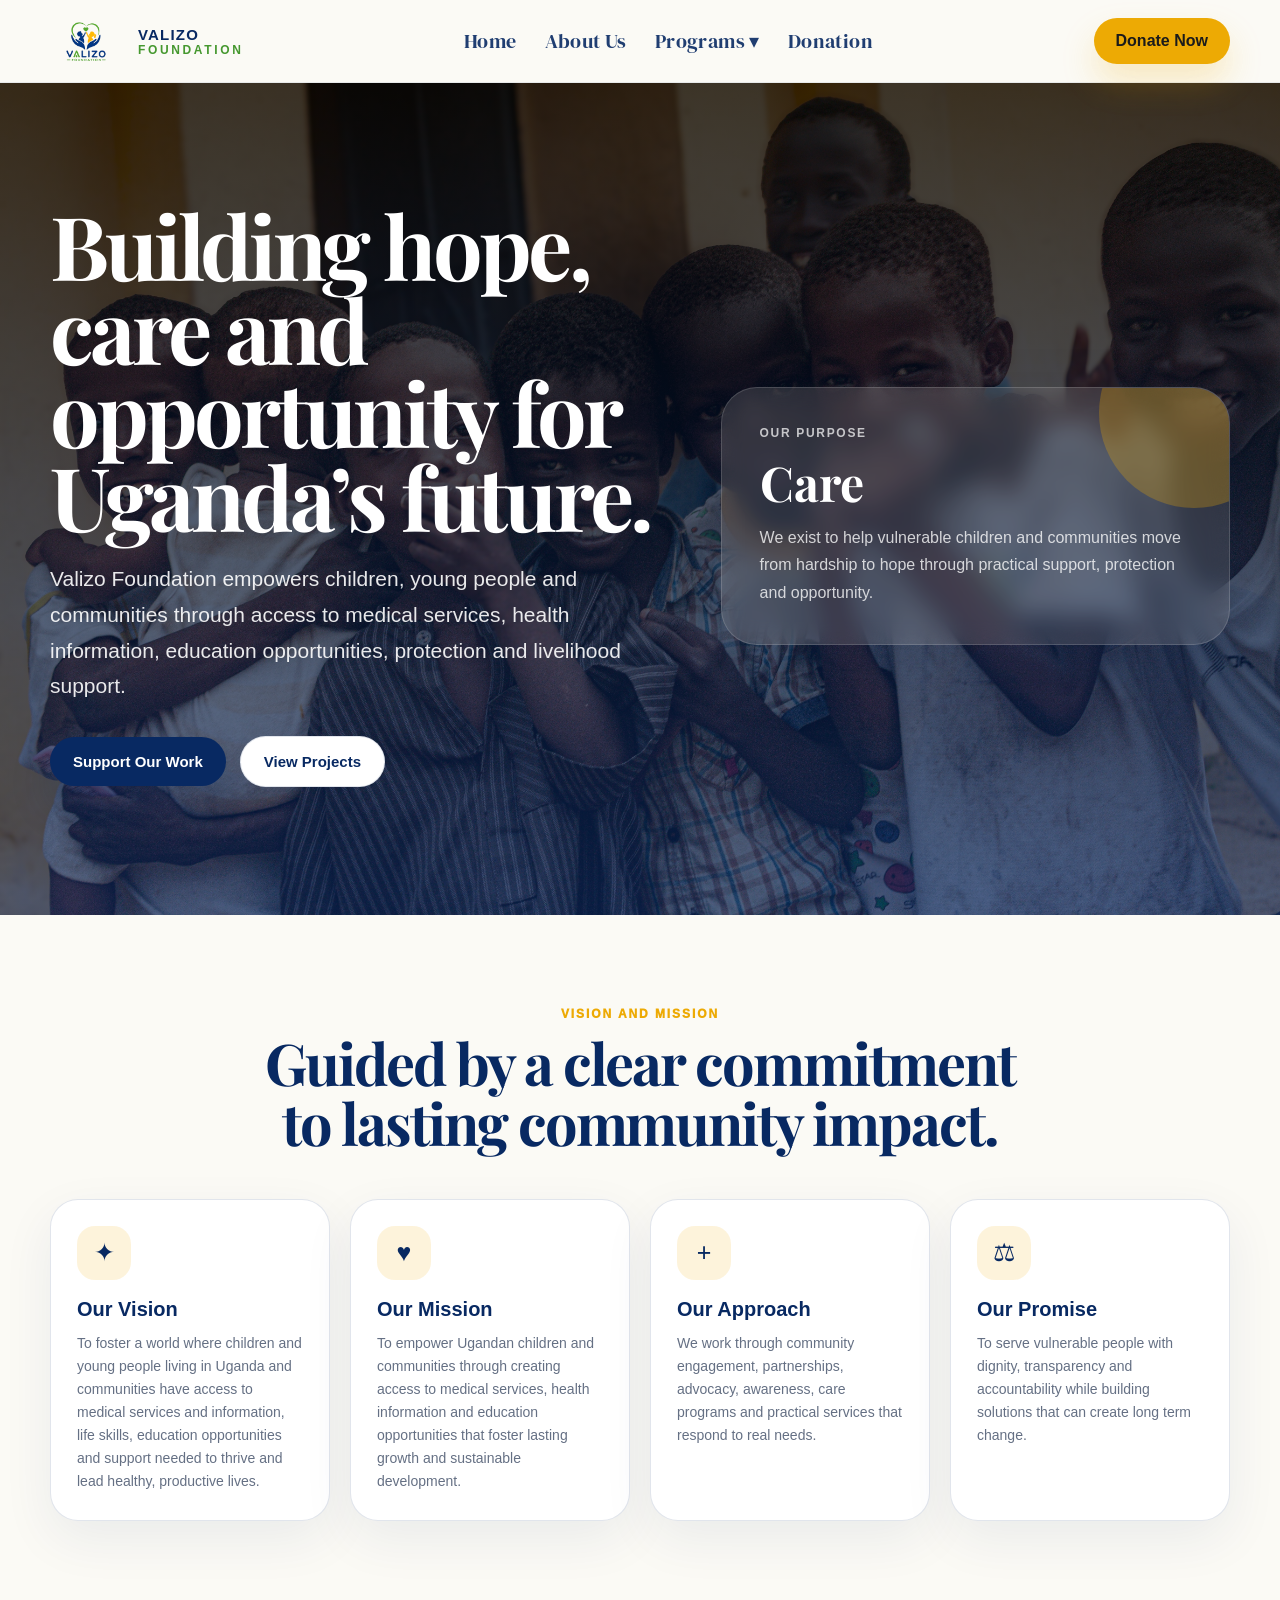
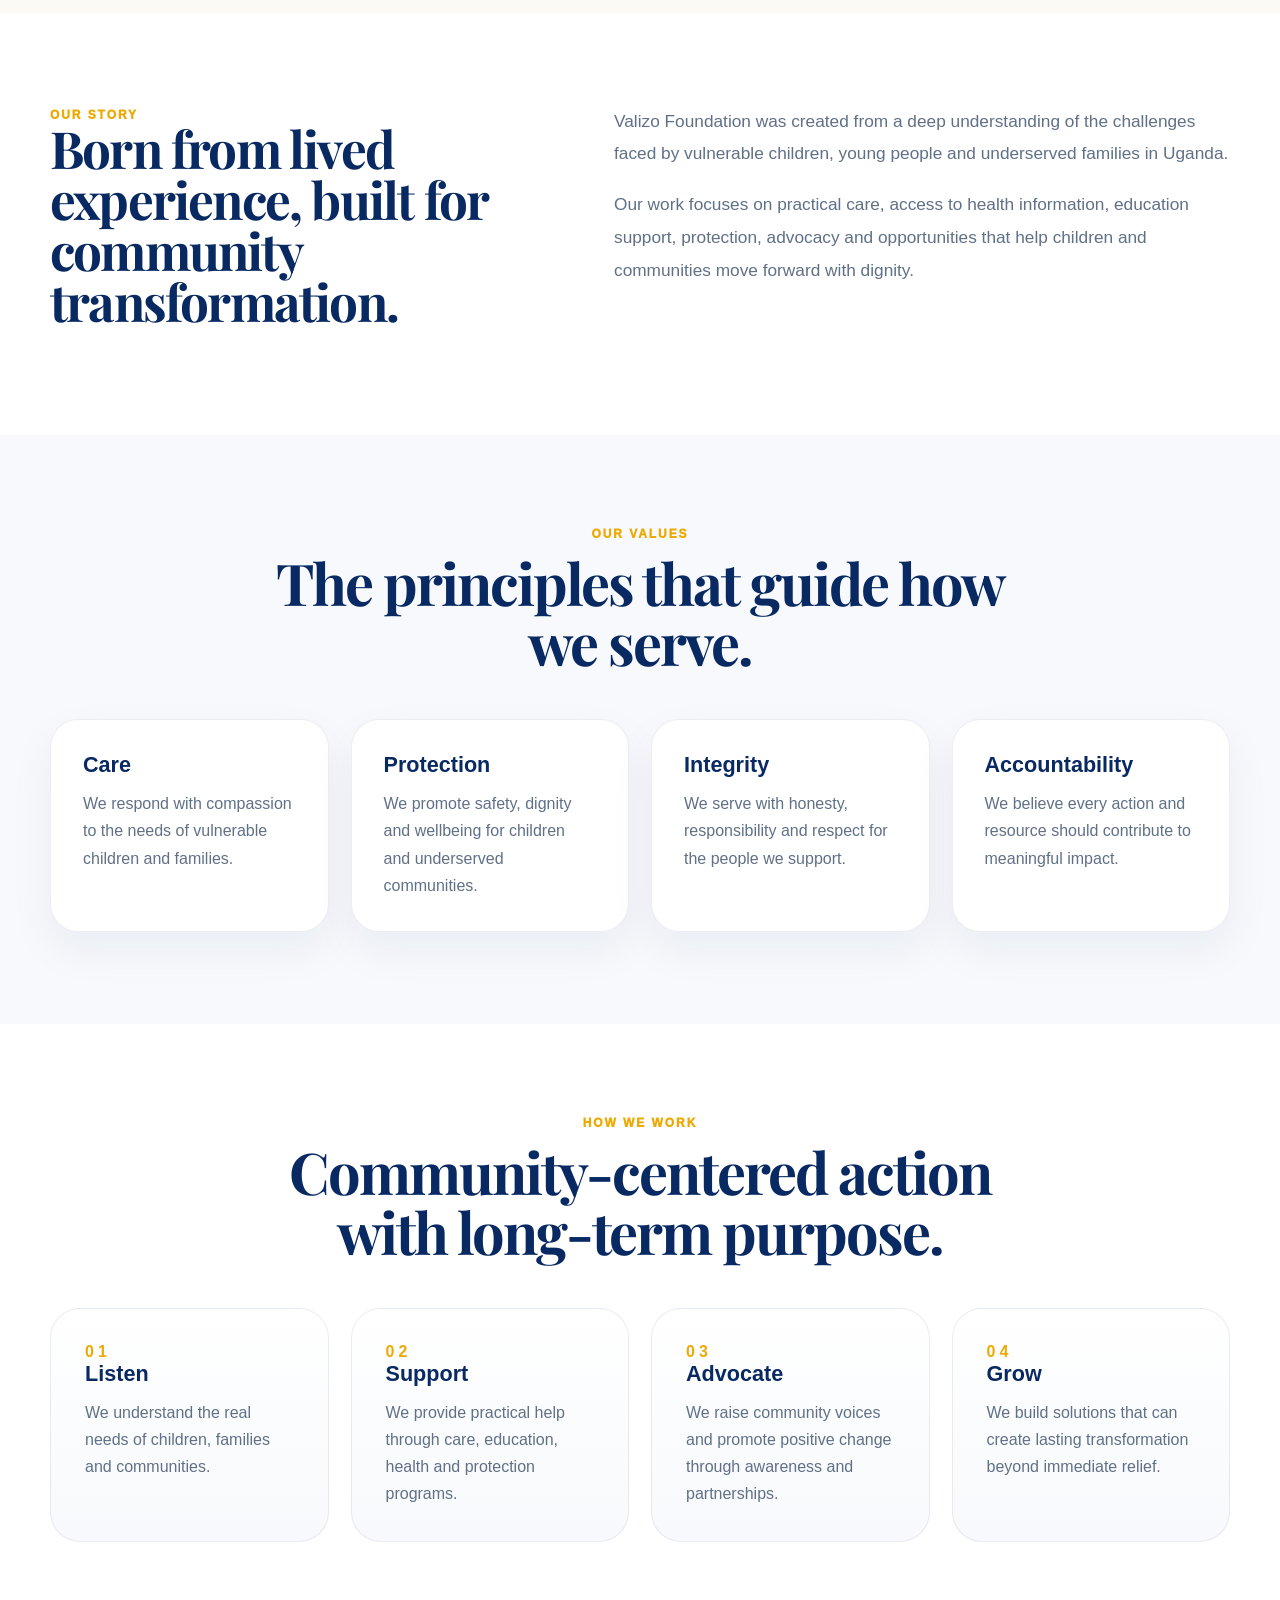
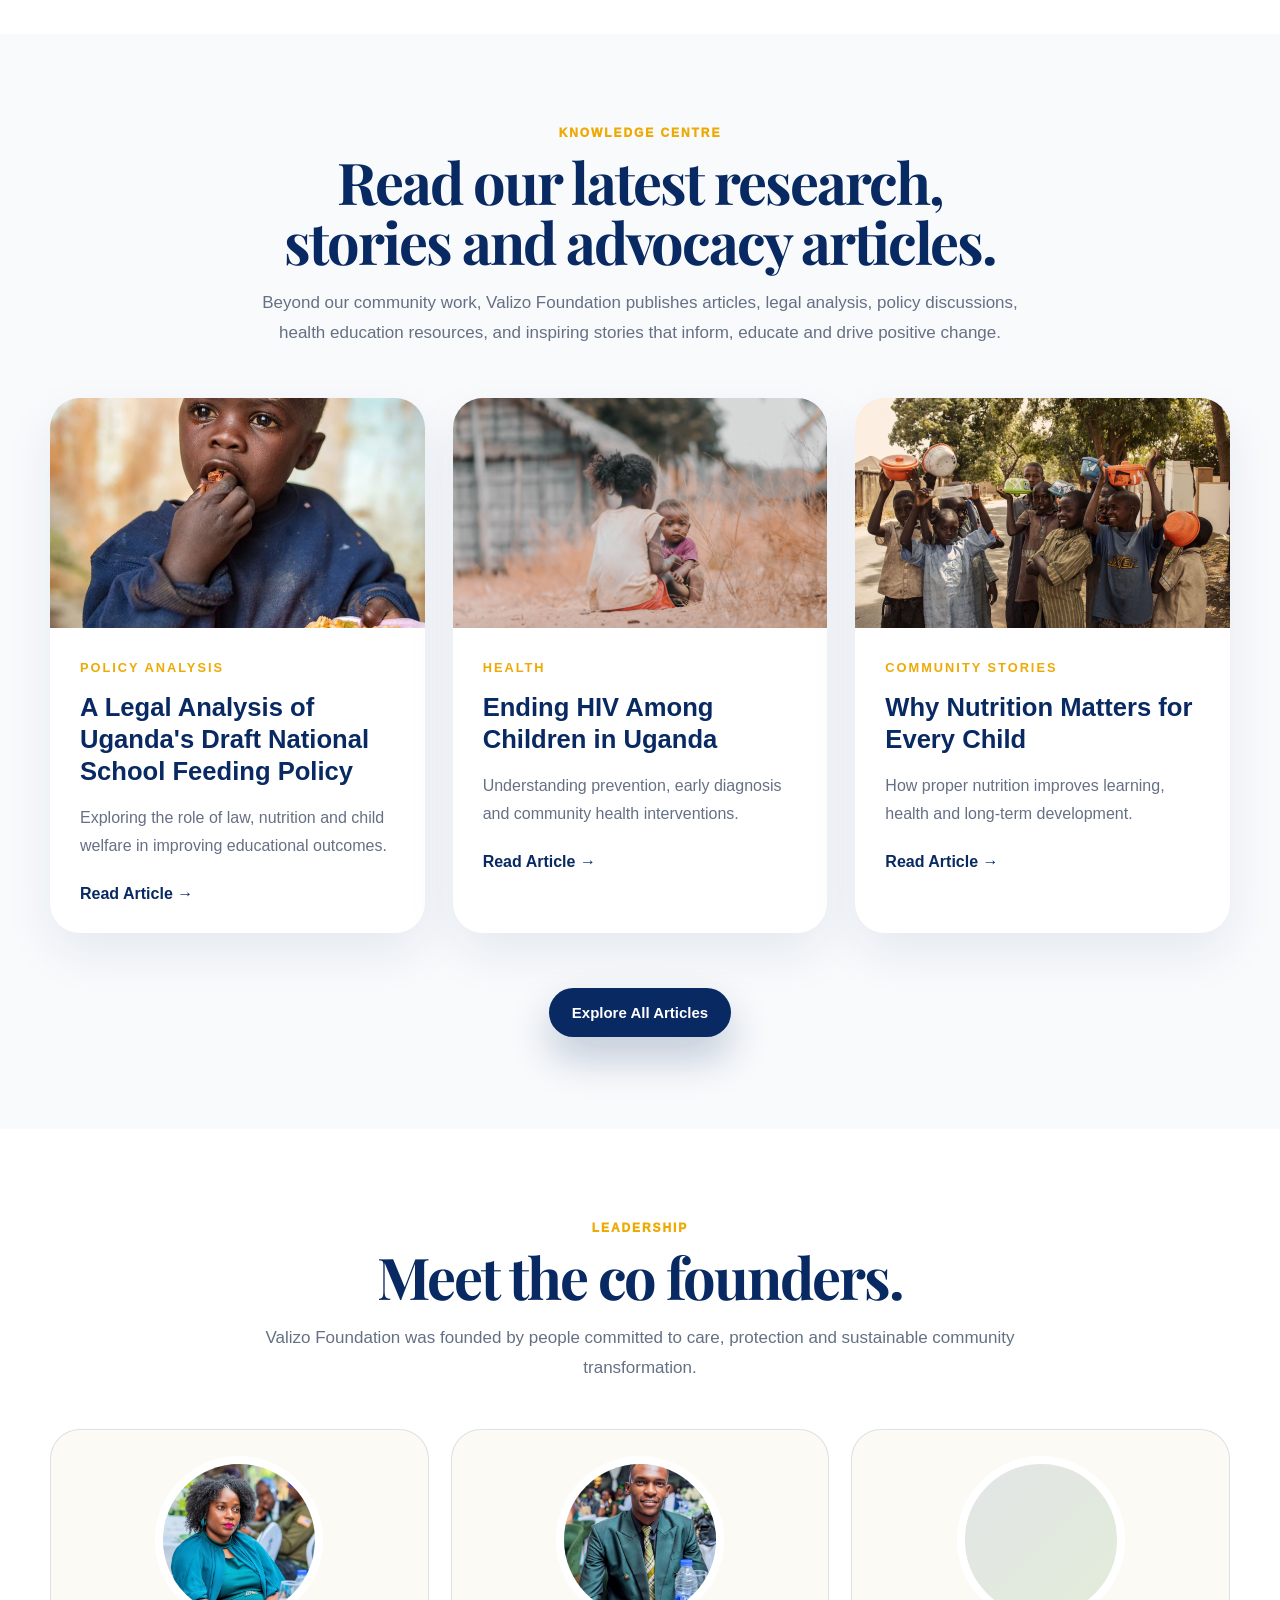
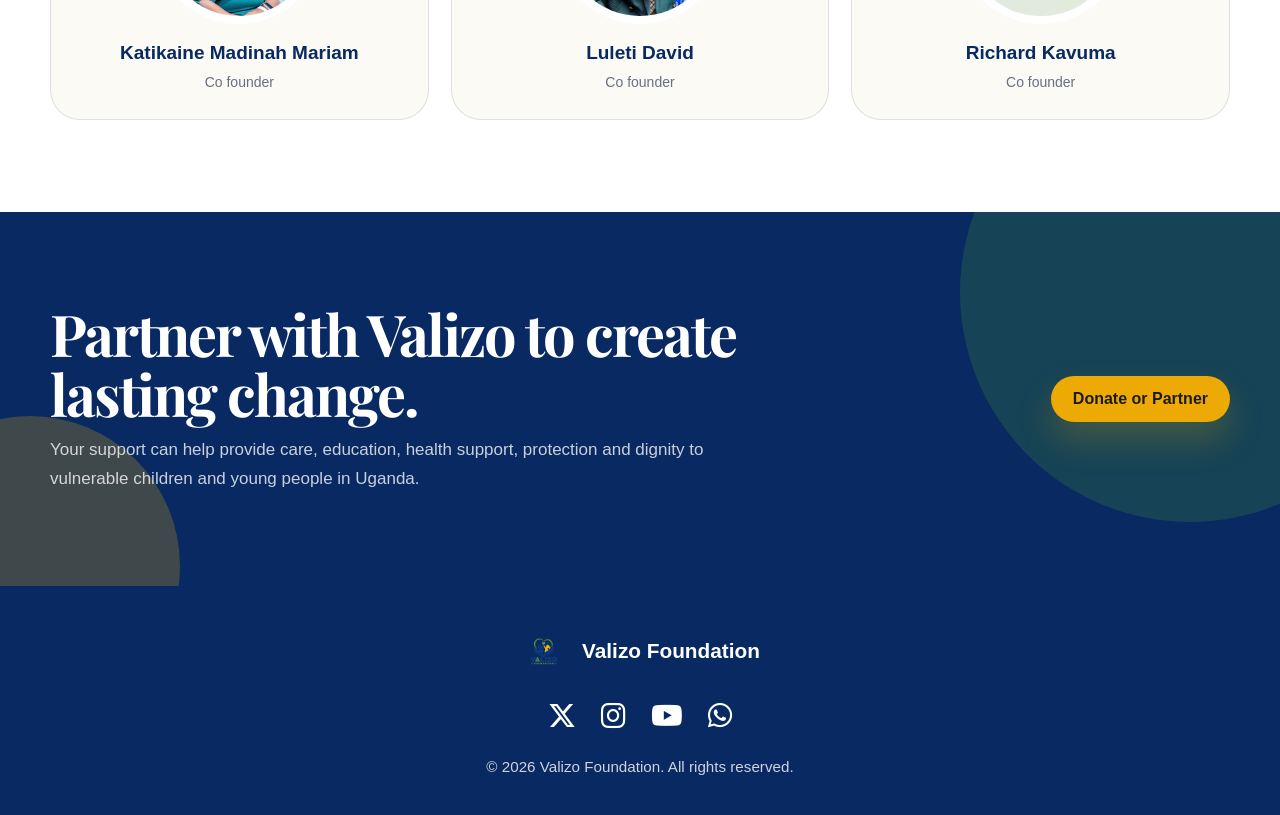
==== about.html @ 7009b563 "Upload full Valizo website" ====
<!DOCTYPE html>
<html lang="en">
<head>
  <meta charset="UTF-8" />
  <meta name="viewport" content="width=device-width, initial-scale=1.0" />

  <title>About Us | Valizo Foundation</title>
  <meta name="description" content="Learn about Valizo Foundation, a Ugandan non-profit organization empowering children, young people and communities through health, education, protection, advocacy and livelihood support." />

  <link rel="preconnect" href="https://fonts.googleapis.com">
  <link rel="preconnect" href="https://fonts.gstatic.com" crossorigin>
  <link href="https://fonts.googleapis.com/css2?family=Inter:wght@400;500;600;700;800;900&family=Playfair+Display:wght@700;800&display=swap" rel="stylesheet">
  <link href="https://fonts.googleapis.com/css2?family=Poppins:wght@300;400;500;600;700;800&family=DM+Serif+Display&display=swap" rel="stylesheet">
  <link rel="stylesheet" href="css/style.css" />
  <link rel="stylesheet" href="https://cdnjs.cloudflare.com/ajax/libs/font-awesome/6.5.0/css/all.min.css">
  <link rel="stylesheet" href="css/responsive.css" />
</head>

<body>

  <header class="topbar">
    <nav class="nav" aria-label="Main navigation">
      <a class="brand" href="index.html" aria-label="Valizo Foundation home">
        <img src="assets/valizo_logo.png" alt="Valizo Foundation logo" />
        <span class="brandText">
          <strong>Valizo</strong>
          <span>Foundation</span>
        </span>
      </a>

       <div class="links">
        <a href="index.html">Home</a>
        <a href="about.html">About Us</a>

        <div class="dropdown">
          <a href="#programs">Programs ▾</a>
          <div class="dropdown-content">
            <a href="projects.html">Projects</a>
            <a href="advocacy.html">Advocacy</a>
            <a href="blogs.html">Blogs</a>
          </div>
        </div>

        <a href="donate.html">Donation</a>
      </div>

      <a class="donateBtn" href="donate.html">Donate Now</a>

      <button class="mobileMenu" aria-label="Open menu" aria-expanded="false">☰</button>
    </nav>
  </header>

  <main>

    <section
  class="projectsHero"
  style="
    background:
      linear-gradient(
        rgba(0, 0, 0, 0.75),
        rgba(8,41,98,0.65)
      ),
      url('assets/children.jpg');
    background-size: cover;
    background-position: center;
    background-repeat: no-repeat;
    min-height: 90vh;
    display: flex;
    align-items: center;
  "
>
      <div class="container projectsHeroInner">
        <div class="projectsHeroCopy">

          <h1 style="color:white;">Building hope, care and opportunity for Uganda’s future.</h1>

          <p class="lead" style="color:rgba(255,255,255,.9);">
            Valizo Foundation empowers children, young people and communities through access to medical services, health information, education opportunities, protection and livelihood support.
          </p>

          <div class="heroActions">
           <a class="primary" href="#donation">Support Our Work</a>
            <a class="secondary" href="projects.html">View Projects</a>
          </div>
        </div>

        <div
          class="projectsHeroCard"
          style="
            background:rgba(255,255,255,0.12);
            backdrop-filter:blur(12px);
            border:1px solid rgba(255,255,255,0.15);
          "
        >
          <span>Our purpose</span>
          <strong>Care</strong>
          <p>
            We exist to help vulnerable children and communities move from hardship to hope through practical support, protection and opportunity.
          </p>
        </div>
      </div>
</section>


    <section class="section">
      <div class="container">
        <div class="sectionHead">
          <div class="label">Vision and mission</div>
          <h2>Guided by a clear commitment to lasting community impact.</h2>
        </div>

        <div class="cards">
          <article class="card">
            <div class="icon">✦</div>
            <h3>Our Vision</h3>
            <p>
              To foster a world where children and young people living in Uganda and communities have access to medical services and information, life skills, education opportunities and support needed to thrive and lead healthy, productive lives.
            </p>
          </article>

          <article class="card">
            <div class="icon">♥</div>
            <h3>Our Mission</h3>
            <p>
              To empower Ugandan children and communities through creating access to medical services, health information and education opportunities that foster lasting growth and sustainable development.
            </p>
          </article>

          <article class="card">
            <div class="icon">+</div>
            <h3>Our Approach</h3>
            <p>
              We work through community engagement, partnerships, advocacy, awareness, care programs and practical services that respond to real needs.
            </p>
          </article>

          <article class="card">
            <div class="icon">⚖</div>
            <h3>Our Promise</h3>
            <p>
              To serve vulnerable people with dignity, transparency and accountability while building solutions that can create long term change.
            </p>
          </article>
        </div>
      </div>
    </section>

   

<!-- Our Story -->
<section class="section aboutStory">
  <div class="container aboutStoryGrid">
    <div>
      <span class="label">Our Story</span>
      <h2>Born from lived experience, built for community transformation.</h2>
    </div>

    <div>
      <p>
        Valizo Foundation was created from a deep understanding of the challenges faced by vulnerable children, young people and underserved families in Uganda.
      </p>
      <p>
        Our work focuses on practical care, access to health information, education support, protection, advocacy and opportunities that help children and communities move forward with dignity.
      </p>
    </div>
  </div>
</section>

<!-- Core Values -->
<section class="section valuesSection">
  <div class="container">
    <div class="sectionHead">
      <div class="label">Our Values</div>
      <h2>The principles that guide how we serve.</h2>
    </div>

    <div class="valuesGrid">
      <article><h3>Care</h3><p>We respond with compassion to the needs of vulnerable children and families.</p></article>
      <article><h3>Protection</h3><p>We promote safety, dignity and wellbeing for children and underserved communities.</p></article>
      <article><h3>Integrity</h3><p>We serve with honesty, responsibility and respect for the people we support.</p></article>
      <article><h3>Accountability</h3><p>We believe every action and resource should contribute to meaningful impact.</p></article>
    </div>
  </div>
</section>

<!-- How We Work -->
<section class="section howWeWork">
  <div class="container">
    <div class="sectionHead">
      <div class="label">How We Work</div>
      <h2>Community-centered action with long-term purpose.</h2>
    </div>

    <div class="workSteps">
      <div><span>01</span><h3>Listen</h3><p>We understand the real needs of children, families and communities.</p></div>
      <div><span>02</span><h3>Support</h3><p>We provide practical help through care, education, health and protection programs.</p></div>
      <div><span>03</span><h3>Advocate</h3><p>We raise community voices and promote positive change through awareness and partnerships.</p></div>
      <div><span>04</span><h3>Grow</h3><p>We build solutions that can create lasting transformation beyond immediate relief.</p></div>
    </div>
  </div>
</section>





<section class="section aboutBlogs">
    <div class="container">

        <div class="sectionHead">
            <div class="label">Knowledge Centre</div>
            <h2>Read our latest research, stories and advocacy articles.</h2>

            <p>
                Beyond our community work, Valizo Foundation publishes articles,
                legal analysis, policy discussions, health education resources,
                and inspiring stories that inform, educate and drive positive change.
            </p>
        </div>

        <div class="blogPreviewGrid">

            <article class="blogPreviewCard">
                <img src="assets/children12.jpg" alt="Policy Analysis">

                <div class="blogPreviewBody">
                    <span>Policy Analysis</span>

                    <h3>
                        A Legal Analysis of Uganda's Draft National School Feeding Policy
                    </h3>

                    <p>
                        Exploring the role of law, nutrition and child welfare in improving educational outcomes.
                    </p>

                    <a href="school-feeding-policy.html">
                        Read Article →
                    </a>
                </div>
            </article>

            <article class="blogPreviewCard">
                <img src="assets/children7.jpg" alt="Health">

                <div class="blogPreviewBody">
                    <span>Health</span>

                    <h3>
                        Ending HIV Among Children in Uganda
                    </h3>

                    <p>
                        Understanding prevention, early diagnosis and community health interventions.
                    </p>

                    <a href="ending-hiv.html">
                        Read Article →
                    </a>
                </div>
            </article>

            <article class="blogPreviewCard">
                <img src="assets/children9.jpg" alt="Nutrition">

                <div class="blogPreviewBody">
                    <span>Community Stories</span>

                    <h3>
                        Why Nutrition Matters for Every Child
                    </h3>

                    <p>
                        How proper nutrition improves learning, health and long-term development.
                    </p>

                    <a href="nutrition.html">
                        Read Article →
                    </a>
                </div>
            </article>

        </div>

        <div class="blogsButton">
            <a href="blogs.html" class="primary">
                Explore All Articles
            </a>
        </div>

    </div>
</section>

    <section class="section founders">
      <div class="container">
        <div class="sectionHead">
          <div class="label">Leadership</div>
          <h2>Meet the co founders.</h2>
          <p>
            Valizo Foundation was founded by people committed to care, protection and sustainable community transformation.
          </p>
        </div>

        <div class="founderGrid">
          <article class="founder">
            <div class="founderPhoto">
              <img src="assets/projects/madinah.jfif" alt="Katikaine Madinah Mariam">
            </div>
            <h3>Katikaine Madinah Mariam</h3>
            <p>Co founder</p>
          </article>

          <article class="founder">
            <div class="founderPhoto">
              <img src="assets/projects/david.jpg" alt="Luleti David">
            </div>
            <h3>Luleti David</h3>
            <p>Co founder</p>
          </article>

          <article class="founder">
            <div class="founderPhoto" data-label="Add photo"></div>
            <h3>Richard Kavuma</h3>
            <p>Co founder</p>
          </article>
        </div>
      </div>
    </section>

    <section class="cta" id="donation">
      <div class="container ctaInner">
        <div>
          <h2>Partner with Valizo to create lasting change.</h2>
          <p>
            Your support can help provide care, education, health support, protection and dignity to vulnerable children and young people in Uganda.
          </p>
        </div>

        <a class="donateBtn" href="mailto:valizofoundationuganda@gmail.com">Donate or Partner</a>
      </div>
    </section>


 <!-- Donation Popup -->
<div class="donationModal" id="donationModal">
  <div class="donationOverlay"></div>

  <div class="donationPopup">
    <button class="closeDonation" id="closeDonation">&times;</button>

    <div class="donationSlider" id="donationSlider">

      <section class="donationStep">
        <span class="donateLabel">Step 1 of 3</span>
        <h2>Donation From</h2>
        <p>Tell us who is making this donation.</p>

        <label>Name</label>
        <input type="text" id="donorName" placeholder="Enter your full name">

        <label>Cause</label>
        <select id="donationCause">
          <option>Pay School Fees</option>
          <option>Medical Support</option>
          <option>Food Support</option>
          <option>Advocacy Campaigns</option>
          <option>Greatest Need</option>
        </select>

        <label>Amount</label>
        <input type="number" id="donationAmount" placeholder="Enter amount in UGX">

        <button class="modalNext" type="button" id="goToPayment">
          Continue
        </button>
      </section>

      <section class="donationStep">
        <span class="donateLabel">Step 2 of 3</span>
        <h2>Select Payment Mode</h2>
        <p>Choose how you would like to complete your donation.</p>

        <div class="paymentChoiceGrid">
          <button class="paymentChoice mtn" type="button" data-method="mtn">
            <span>MTN</span>
            <small>Mobile Money</small>
          </button>

          <button class="paymentChoice airtel" type="button" data-method="airtel">
            <span>Airtel</span>
            <small>Money</small>
          </button>

          <button class="paymentChoice visa" type="button" data-method="visa">
            <span>VISA</span>
            <small>Card Payment</small>
          </button>
        </div>

        <button class="modalBack" type="button" id="backToDetails">
          Back
        </button>
      </section>

      <section class="donationStep">
        <span class="donateLabel">Step 3 of 3</span>
        <h2 id="paymentTitle">Payment Details</h2>
        <p id="paymentDescription">
          Enter your payment details to continue.
        </p>

        <div class="selectedPaymentBadge" id="selectedPaymentBadge">
          MTN Mobile Money
        </div>

        <div class="mobileMoneyFields" id="mobileMoneyFields">
          <label id="phoneLabel">MTN Number</label>
          <input type="tel" id="mobileNumber" placeholder="Example: 256701777769">

          <p class="paymentNote">
            You will receive a prompt on your phone to enter your PIN.
          </p>
        </div>

        <div class="visaFields" id="visaFields">
          <label>Cardholder Name</label>
          <input type="text" placeholder="Name on card">

          <label>Card Number</label>
          <input type="text" placeholder="0000 0000 0000 0000">

          <div class="cardRow">
            <div>
              <label>Expiry Date</label>
              <input type="text" placeholder="MM/YY">
            </div>

            <div>
              <label>CVV</label>
              <input type="password" placeholder="123">
            </div>
          </div>
        </div>

        <div class="stepActions">
          <button class="modalBack" type="button" id="backToMethods">
            Back
          </button>

          <button class="submitDonation" type="button">
            Complete Donation
          </button>
        </div>
      </section>

    </div>
  </div>
</div>

<!-- Donation Popup End -->




  </main>


 <footer class="siteFooter">
    <div class="footerContent">
      <div class="footerLogo">
        <img src="assets/valizo_logo.png" alt="Valizo Foundation logo">
        <span>Valizo Foundation</span>
      </div>

      <div class="socialLinks">
        <a href="https://x.com/ValizoFoundati_" target="_blank" aria-label="Valizo Foundation on X">
          <i class="fa-brands fa-x-twitter"></i>
        </a>

        <a href="https://instagram.com/valizofoundation" target="_blank" aria-label="Valizo Foundation on Instagram">
          <i class="fa-brands fa-instagram"></i>
        </a>

        <a href="https://youtube.com/@valizofoundation" target="_blank" aria-label="Valizo Foundation on YouTube">
          <i class="fa-brands fa-youtube"></i>
        </a>

        <a href="https://wa.me/2567017777769" target="_blank" aria-label="Valizo Foundation on WhatsApp">
          <i class="fa-brands fa-whatsapp"></i>
        </a>
      </div>

      <p class="copyright">
        © <span id="year"></span> Valizo Foundation. All rights reserved.
      </p>
    </div>
  </footer>

  <script src="js/main.js"></script>

</body>
</html>
---- css/style.css ----
:root {
      --green: #46982f;
      --blue: #082962;
      --gold: #edaa04;
      --ink: #0e1e35;
      --muted: #657084;
      --soft: #f7f7f2;
      --cream: #fbfaf5;
      --white: #ffffff;
      --line: rgba(8, 41, 98, 0.12);
      --shadow: 0 24px 70px rgba(8, 41, 98, 0.12);
    }

    * { box-sizing: border-box; margin: 0; padding: 0; }
    html { scroll-behavior: smooth; }
    body {
       font-family: 'Lora', sans-serif;
      color: var(--ink);
      background: var(--cream);
      overflow-x: hidden;
      
    }

    h1,h2,h3,h4,h5,h6 {font-family: 'Cormorant Garamond', sans-serif;}
    a { color: inherit; text-decoration: none; }
    img { max-width: 100%; display: block; 
     font-weight:600;
    letter-spacing:-0.02em;
    
    }
    

    .topbar {
      position: sticky;
      top: 0;
      z-index: 50;
      background: rgba(251, 250, 245, 0.88);
      backdrop-filter: blur(18px);
      border-bottom: 1px solid rgba(8, 41, 98, 0.08);
    }

    .nav {
      width: min(1180px, calc(100% - 36px));
      margin: 0 auto;
      height: 82px;
      display: flex;
      align-items: center;
      justify-content: space-between;
      gap: 24px;
    }

    .brand { display: flex; align-items: center; gap: 12px; }
    .brand img { width: 76px; height: auto; }
    .brandText strong { display: block; color: var(--blue); font-size: 15px; letter-spacing: .08em; text-transform: uppercase; }
    .brandText span { display: block; color: var(--green); font-size: 12px; font-weight: 800; letter-spacing: .22em; text-transform: uppercase; }

   .links {
  display: flex;
  align-items: center;
  gap: 28px;
  color: var(--blue);
}

.links a,
.dropdown > a {
  font-family: "DM Serif Display", serif;
  font-size: 20px;
  font-weight: 400;
  letter-spacing: .02em;
  opacity: .9;
  transition: .3s ease;
}

.links a:hover,
.dropdown > a:hover {
  color: var(--green);
  opacity: 1;
}

/* Dropdown */
.dropdown {
  position: relative;
}

.dropdown > a {
  display: flex;
  align-items: center;
  gap: 6px;
}

.dropdown-content {
  position: absolute;
  top: calc(100% + 12px);
  left: 0;
  min-width: 200px;
  background: white;
  border: 1px solid var(--line);
  border-radius: 18px;
  padding: 10px 0;
  box-shadow: 0 18px 52px rgba(8, 41, 98, .10);
  opacity: 0;
  visibility: hidden;
  transform: translateY(8px);
  transition: all .25s ease;
  z-index: 1000;
}

.dropdown-content a {
  display: block;
  padding: 12px 18px;
  color: var(--blue);
  font-size: 14px;
  font-weight: 700;
}

.dropdown-content a:hover {
  background: rgba(70, 152, 47, .08);
  color: var(--green);
}

.dropdown:hover .dropdown-content {
  opacity: 1;
  visibility: visible;
  transform: translateY(0);
}

    .donateBtn {
      display: inline-flex;
      align-items: center;
      justify-content: center;
      border-radius: 999px;
      padding: 14px 22px;
      background: var(--gold);
      color: #1b1b1b;
      font-weight: 900;
      box-shadow: 0 18px 34px rgba(237, 170, 4, .22);
    }

    .mobileMenu { display: none; width: 44px; height: 44px; border-radius: 999px; border: 1px solid var(--line); background: white; color: var(--blue); font-size: 22px; }

    .hero {
      position: relative;
      overflow: hidden;
      min-height: calc(100vh - 82px);
      display: grid;
      align-items: center;
      padding: 70px 0 80px;
    }

    .hero::before {
      content: "";
      position: absolute;
      inset: 0;
      background:
        radial-gradient(circle at 16% 20%, rgba(70, 152, 47, .14), transparent 26rem),
        radial-gradient(circle at 87% 22%, rgba(237, 170, 4, .18), transparent 24rem),
        radial-gradient(circle at 70% 86%, rgba(8, 41, 98, .10), transparent 30rem);
      pointer-events: none;
    }

    .heroInner {
      position: relative;
      width: min(1180px, calc(100% - 36px));
      margin: 0 auto;
      display: grid;
      grid-template-columns: 1.02fr .98fr;
      align-items: center;
      gap: 54px;
    }

    .eyebrow {
      display: inline-flex;
      align-items: center;
      gap: 10px;
      padding: 10px 14px;
      background: rgba(70, 152, 47, .12);
      border: 1px solid rgba(70, 152, 47, .16);
      border-radius: 999px;
      color: var(--green);
      font-size: 12px;
      font-weight: 900;
      letter-spacing: .12em;
      text-transform: uppercase;
      margin-bottom: 24px;
    }

    .eyebrow::before { content: ""; width: 9px; height: 9px; border-radius: 50%; background: var(--green); box-shadow: 0 0 0 7px rgba(70, 152, 47, .14); }

    h1 {
      font-family: "Playfair Display", Georgia, serif;
      font-size: clamp(48px, 7vw, 92px);
      line-height: .94;
      color: var(--blue);
      letter-spacing: -.045em;
      margin-bottom: 26px;
    }

    h1 span { color: var(--green); }

    .lead {max-width: 650px; color: var(--muted); font-size: clamp(17px, 2vw, 21px); line-height: 1.7; margin-bottom: 32px; }

    .heroActions { display: flex; flex-wrap: wrap; gap: 14px; align-items: center; margin-bottom: 42px; }
    .primary, .secondary { border-radius: 999px; padding: 16px 23px; font-size: 15px; font-weight: 900; display: inline-flex; align-items: center; justify-content: center; }
    .primary { background: var(--blue); color: white; box-shadow: 0 20px 42px rgba(8, 41, 98, .24); }
    .secondary { background: white; color: var(--blue); border: 1px solid var(--line); }

    .quickStats { display: grid; grid-template-columns: repeat(3, 1fr); gap: 14px; max-width: 680px; }
    .stat { background: rgba(255,255,255,.78); border: 1px solid var(--line); border-radius: 22px; padding: 20px; box-shadow: 0 18px 48px rgba(8, 41, 98, .07); }
    .stat strong { display: block; font-size: 25px; color: var(--gold); margin-bottom: 8px; }
    .stat span { color: var(--muted); font-size: 13px; line-height: 1.45; font-weight: 700; }

    .visual {
      position: relative;
      min-height: 620px;
      display: grid;
      place-items: center;
    }

    .ugandaShape {
      position: absolute;
      width: min(520px, 92%);
      aspect-ratio: 1;
      right: 0;
      top: 18px;
      opacity: .96;
      filter: drop-shadow(0 34px 50px rgba(8, 41, 98, .10));
    }

    .photoMain {
      position: relative;
      z-index: 2;
      width: min(390px, 78%);
      aspect-ratio: 1;
      border-radius: 50%;
      border: 12px solid white;
      background: linear-gradient(135deg, rgba(8, 41, 98, .10), rgba(70, 152, 47, .14));
      display: grid;
      place-items: center;
      text-align: center;
      color: var(--blue);
      font-weight: 900;
      box-shadow: var(--shadow);
      overflow: hidden;
    }

    .photoMain::after, .photoSmall::after, .founderPhoto::after, .storyPhoto::after, .campaignPhoto::after {
      content: attr(data-label);
      position: absolute;
      inset: 0;
      display: grid;
      place-items: center;
      padding: 20px;
      color: rgba(8, 41, 98, .72);
      font-weight: 900;
      text-align: center;
      background:
        linear-gradient(135deg, rgba(255,255,255,.50), rgba(255,255,255,.12));
    }

    .photoSmall {
      position: absolute;
      z-index: 3;
      border-radius: 50%;
      border: 8px solid white;
      background: rgba(237, 170, 4, .15);
      box-shadow: 0 18px 46px rgba(8, 41, 98, .14);
      overflow: hidden;
    }
    .photoSmall.one { width: 132px; height: 132px; left: 32px; top: 128px; }
    .photoSmall.two { width: 118px; height: 118px; right: 22px; bottom: 120px; }
    .photoSmall.three { width: 92px; height: 92px; left: 118px; bottom: 70px; background: rgba(70, 152, 47, .14); }

    .floatingCard {
      position: absolute;
      z-index: 4;
      left: 6px;
      bottom: 18px;
      width: min(310px, 82%);
      background: var(--blue);
      color: white;
      border-radius: 26px;
      padding: 22px;
      box-shadow: 0 26px 62px rgba(8, 41, 98, .26);
    }
    .floatingCard small { display: block; color: rgba(255,255,255,.74); font-weight: 900; text-transform: uppercase; letter-spacing: .12em; margin-bottom: 9px; font-size: 11px; }
    .floatingCard p { font-size: 19px; line-height: 1.35; font-weight: 900; }

    .section { padding: 92px 0; }
    .container { width: min(1180px, calc(100% - 36px)); margin: 0 auto; }
    .sectionHead { text-align: center; max-width: 780px; margin: 0 auto 46px; }
    .label { color: var(--gold); font-size: 12px; letter-spacing: .16em; text-transform: uppercase; font-weight: 950; margin-bottom: 12px; }
    h2 { font-family: "Playfair Display", Georgia, serif; color: var(--blue); font-size: clamp(34px, 4.5vw, 58px); line-height: 1.04; letter-spacing: -.035em; margin-bottom: 16px; }
    .sectionHead p { color: var(--muted); font-size: 17px; line-height: 1.75; }

    .cards { display: grid; grid-template-columns: repeat(4, 1fr); gap: 20px; }
    .card { background: white; border: 1px solid var(--line); border-radius: 28px; padding: 26px; box-shadow: 0 18px 52px rgba(8, 41, 98, .07); transition: transform .25s ease, box-shadow .25s ease; }
    .card:hover { transform: translateY(-5px); box-shadow: var(--shadow); }
    .icon { width: 54px; height: 54px; border-radius: 18px; display: grid; place-items: center; background: rgba(237, 170, 4, .14); color: var(--blue); font-size: 25px; margin-bottom: 18px; }
    .card h3 { color: var(--blue); font-size: 20px; margin-bottom: 11px; }
    .card p { color: var(--muted); line-height: 1.65; font-size: 14px; }

    .story { background: white; }
    .storyGrid { display: grid; grid-template-columns: .92fr 1.08fr; gap: 58px; align-items: center; }
    .storyMedia { position: relative; min-height: 450px; }
    .storyPhoto { position: absolute; border-radius: 42px; background: linear-gradient(135deg, rgba(8, 41, 98, .08), rgba(70, 152, 47, .14)); overflow: hidden; box-shadow: var(--shadow); border: 10px solid white; }
    .storyPhoto.big { width: 76%; aspect-ratio: .86; left: 0; top: 0; }
    .storyPhoto.small { width: 44%; aspect-ratio: 1; right: 0; bottom: 0; border-radius: 50%; background: rgba(237, 170, 4, .15); }
    .storyText .label { margin-bottom: 16px; }
    .storyPhoto::after {display: none;}
    .storyText p { color: var(--muted); font-size: 17px; line-height: 1.8; margin-bottom: 18px; }
    .quote { margin-top: 28px; padding: 24px; border-left: 5px solid var(--green); background: var(--soft); border-radius: 0 24px 24px 0; color: var(--blue); font-weight: 900; line-height: 1.55; }

    .campaigns { background: var(--cream); }
    .campaignGrid { display: grid; grid-template-columns: repeat(4, 1fr); gap: 22px; }
    .campaign { overflow: hidden; border-radius: 30px; background: white; border: 1px solid var(--line); box-shadow: 0 18px 52px rgba(8, 41, 98, .07); }
    .campaignPhoto { position: relative; height: 210px; background: linear-gradient(135deg, rgba(8, 41, 98, .10), rgba(237, 170, 4, .14)); overflow: hidden; }
    .campaignBody { padding: 24px; }
    .campaignBody h3 { color: var(--blue); font-size: 21px; margin-bottom: 10px; }
    .campaignBody p { color: var(--muted); line-height: 1.65; font-size: 14px; margin-bottom: 18px; }
    .learn { color: var(--green); font-weight: 950; font-size: 14px; }

    .founders { background: rgba(255, 255, 255, 0.988); }
    .founderGrid { display: grid; grid-template-columns: repeat(3, 1fr); gap: 22px; }
    .founder { text-align: center; padding: 26px; border-radius: 30px; background: var(--cream); border: 1px solid var(--line); }
    .founderPhoto { position: relative; width: 168px; aspect-ratio: 1; border-radius: 50%; margin: 0 auto 18px; background: linear-gradient(135deg, rgba(8, 41, 98, .10), rgba(70, 152, 47, .14)); overflow: hidden; border: 8px solid white; }
    .founder h3 { color: var(--blue); font-size: 19px; margin-bottom: 7px; }
    .founder p { color: var(--muted); line-height: 1.6; font-size: 14px; }
    .founderPhoto::after {display: none;}
    .founderPhoto img {width: 100%;height: 100%; object-fit: cover;}

   

    .cta { padding: 92px 0; background: var(--blue); color: white; position: relative; overflow: hidden; }
    .cta::before { content: ""; position: absolute; width: 460px; height: 460px; border-radius: 50%; background: rgba(70, 152, 47, .24); right: -140px; top: -150px; }
    .cta::after { content: ""; position: absolute; width: 300px; height: 300px; border-radius: 50%; background: rgba(237, 170, 4, .24); left: -120px; bottom: -130px; }
    .ctaInner { position: relative; z-index: 1; display: grid; grid-template-columns: 1fr auto; gap: 30px; align-items: center; }
    .cta h2 { color: white; max-width: 760px; margin-bottom: 12px; }
    .cta p { color: rgba(255,255,255,.78); font-size: 17px; line-height: 1.7; max-width: 680px; }
    .cta .donateBtn { background: var(--gold); color: #1b1b1b; }

    footer { background: #061d46; color: rgba(255,255,255,.74); padding: 42px 0; }
    .footerInner { width: min(1180px, calc(100% - 36px)); margin: 0 auto; display: flex; justify-content: space-between; gap: 20px; align-items: center; }
    .footerBrand { display: flex; align-items: center; gap: 12px; color: white; font-weight: 900; }
    .footerBrand img { width: 58px; border-radius: 12px; }

/* Projects page */
.projectsHero {
  position: relative;
  overflow: hidden;
  padding: 120px 0 86px;
  background:
    radial-gradient(circle at 14% 22%, rgba(70, 152, 47, .16), transparent 28rem),
    radial-gradient(circle at 86% 18%, rgba(237, 170, 4, .17), transparent 26rem),
    var(--cream);
}

.projectsHero::after {
  content: "";
  position: absolute;
  right: -140px;
  bottom: -180px;
  width: 520px;
  height: 520px;
  border-radius: 50%;
  background: rgba(8, 41, 98, .07);
}

.projectsHeroInner {
  position: relative;
  z-index: 1;
  display: grid;
  grid-template-columns: 1.1fr .9fr;
  gap: 48px;
  align-items: center;
}

.projectsHeroCopy h1 {
  font-family: "Playfair Display", Georgia, serif;
  font-size: clamp(48px, 7vw, 88px);
  line-height: .95;
  color: var(--blue);
  letter-spacing: -.045em;
  margin-bottom: 24px;
}

.projectsHeroCard {
  border-radius: 36px;
  padding: 38px;
  background: var(--blue);
  color: white;
  box-shadow: var(--shadow);
  position: relative;
  overflow: hidden;
}

.projectsHeroCard::before {
  content: "";
  position: absolute;
  width: 190px;
  height: 190px;
  right: -60px;
  top: -70px;
  border-radius: 50%;
  background: rgba(237, 170, 4, .28);
}

.projectsHeroCard span {
  display: block;
  color: rgba(255,255,255,.72);
  font-weight: 900;
  text-transform: uppercase;
  letter-spacing: .14em;
  font-size: 12px;
  margin-bottom: 18px;
}

.projectsHeroCard strong {
  display: block;
  font-family: "Playfair Display", Georgia, serif;
  font-size: 48px;
  line-height: 1;
  margin-bottom: 18px;
}

.projectsHeroCard p {
  color: rgba(255,255,255,.78);
  font-size: 16px;
  line-height: 1.7;
}

.projectFeature {
  display: grid;
  grid-template-columns: 1.05fr .95fr;
  gap: 46px;
  align-items: center;
}

.projectImage {
  border-radius: 34px;
  overflow: hidden;
  min-height: 450px;
  box-shadow: var(--shadow);
  border: 10px solid white;
  background: var(--soft);
}

.projectImage img {
  width: 100%;
  height: 100%;
  min-height: 450px;
  object-fit: cover;
  display: block;
}

.projectContent h2 {
  text-align: left;
}

.projectIntro {
  color: var(--muted);
  font-size: 18px;
  line-height: 1.75;
  margin-bottom: 24px;
}

.projectContent p {
  color: var(--muted);
  font-size: 16px;
  line-height: 1.75;
  margin-bottom: 24px;
}

.projectMeta {
  display: grid;
  grid-template-columns: repeat(3, 1fr);
  gap: 12px;
  margin: 26px 0;
}

.projectMeta div {
  border-radius: 20px;
  padding: 18px;
  border: 1px solid var(--line);
  background: var(--cream);
}

.projectMeta strong {
  display: block;
  color: var(--gold);
  font-size: 12px;
  text-transform: uppercase;
  letter-spacing: .12em;
  margin-bottom: 8px;
}

.projectMeta span {
  display: block;
  color: var(--blue);
  font-size: 14px;
  line-height: 1.4;
  font-weight: 900;
}

.projectListSection {
  background: var(--cream);
}

.projectGrid {
  display: grid;
  grid-template-columns: repeat(3, 1fr);
  gap: 22px;
}

.projectCard {
  background: white;
  border: 1px solid var(--line);
  border-radius: 30px;
  overflow: hidden;
  box-shadow: 0 18px 52px rgba(8, 41, 98, .07);
}

.projectPlaceholder {
  height: 230px;
  position: relative;
  background: linear-gradient(135deg, rgba(8, 41, 98, .10), rgba(70, 152, 47, .14));
  overflow: hidden;
}

.projectPlaceholder::after {
  content: attr(data-label);
  position: absolute;
  inset: 0;
  display: grid;
  place-items: center;
  padding: 20px;
  color: rgba(8, 41, 98, .72);
  font-weight: 900;
  text-align: center;
}

.projectPlaceholder img,
.projectCard img,
.photoMain img,
.photoSmall img,
.storyPhoto img,
.campaignPhoto img,
.campaignImage img {
  width: 100%;
  height: 100%;
  object-fit: cover;
}

.projectCardBody {
  padding: 24px;
}

.projectCardBody span {
  color: var(--gold);
  font-size: 12px;
  text-transform: uppercase;
  letter-spacing: .14em;
  font-weight: 950;
}

.projectCardBody h3 {
  color: var(--blue);
  font-size: 22px;
  margin: 10px 0;
}

.projectCardBody p {
  color: var(--muted);
  font-size: 14px;
  line-height: 1.65;
}

.collaborationProcess {
  background: white;
}

.processGrid {
  display: grid;
  grid-template-columns: repeat(4, 1fr);
  gap: 18px;
}

.processGrid article {
  border-radius: 26px;
  border: 1px solid var(--line);
  background: var(--cream);
  padding: 24px;
}

.processGrid strong {
  color: var(--green);
  font-size: 30px;
  display: block;
  margin-bottom: 18px;
}

.processGrid h3 {
  color: var(--blue);
  font-size: 20px;
  margin-bottom: 10px;
}

.processGrid p {
  color: var(--muted);
  font-size: 14px;
  line-height: 1.65;
}



.heroHome {
  background:
    linear-gradient(
      rgba(0, 0, 0, 0.75),
      rgba(8, 41, 98, 0.65)
    ),
    url("../assets/children3.jpg");
  background-size: cover;
  background-position: center center;
  background-repeat: no-repeat;
}

.heroLight {
  color: white;
}

.heroEyebrow {
  background: rgba(255, 255, 255, .12);
  color: white;
  border: 1px solid rgba(255, 255, 255, .2);
}

.heroTitle {
  color: white;
}

.heroTitle span {
  color: #edab04f4;
}

.heroLead {
  color: rgba(255, 255, 255, .92);
}

/* Campaign image wrapper */
.campaignImage {
  height: 210px;
  overflow: hidden;
}

.campaignImage img {
  width: 100%;
  height: 100%;
  object-fit: cover;
}

/* Founder placeholder */
.founderPlaceholder {
  background:
    linear-gradient(135deg, rgba(8, 41, 98, .10), rgba(70, 152, 47, .14)),
    var(--soft);
}

/* YouTube section moved from inline HTML */
.youtubeSection {
  padding: 80px 20px;
  background: #fff;
}

.youtubeInner {
  max-width: 1100px;
  margin: 0 auto;
  text-align: center;
}

.youtubeBadge {
  display: inline-block;
  padding: 8px 16px;
  border-radius: 30px;
  background: #f5f5f5;
  color: var(--blue);
  font-weight: 600;
}

.youtubeSection h2 {
  margin: 20px 0 15px;
  font-size: 2.5rem;
  color: var(--blue);
}

.youtubeSection p {
  max-width: 700px;
  margin: 0 auto 40px;
  color: #666;
  line-height: 1.7;
}

.videoWrapper {
  position: relative;
  padding-bottom: 56.25%;
  height: 0;
  overflow: hidden;
  border-radius: 24px;
  box-shadow: 0 15px 40px rgba(0, 0, 0, .12);
}

.videoWrapper iframe {
  position: absolute;
  top: 0;
  left: 0;
  width: 100%;
  height: 100%;
  border: 0;
}

/* Footer moved from inline HTML */
.siteFooter {
  background: var(--blue);
  padding: 40px 20px;
  text-align: center;
  color: white;
}

.footerContent {
  display: flex;
  flex-direction: column;
  align-items: center;
  gap: 15px;
}

.footerLogo {
  display: flex;
  align-items: center;
  gap: 12px;
}

.footerLogo img {
  height: 50px;
  width: auto;
}

.footerLogo span {
  font-size: 1.3rem;
  font-weight: 700;
}

.socialLinks {
  display: flex;
  justify-content: center;
  gap: 25px;
  margin: 10px 0;
}

.socialLinks a {
  color: white;
  font-size: 28px;
  text-decoration: none;
  transition: .25s ease;
}

.socialLinks a:hover {
  color: var(--gold);
  transform: translateY(-3px);
}

.copyright {
  margin: 0;
  font-size: .95rem;
  color: rgba(255, 255, 255, .8);
}

/* DONATION MODAL — MODERN IPHONE STYLE */

.donationModal {
  position: fixed;
  inset: 0;
  z-index: 9999;
  display: none;
  align-items: center;
  justify-content: center;
  padding: 18px;
}

.donationModal.active {
  display: flex;
}

.donationOverlay {
  position: absolute;
  inset: 0;
  background: rgba(8, 41, 98, .38);
  backdrop-filter: blur(18px);
}

.donationPopup {
  position: relative;
  z-index: 2;
  width: min(430px, 100%);
  max-height: 88vh;
  overflow: hidden;
  border-radius: 34px;
  background: rgba(255, 255, 255, .88);
  backdrop-filter: blur(34px);
  border: 1px solid rgba(255,255,255,.65);
  box-shadow: 0 30px 90px rgba(8,41,98,.22);
}

.closeDonation {
  position: absolute;
  top: 14px;
  right: 14px;
  z-index: 20;
  width: 34px;
  height: 34px;
  border: none;
  border-radius: 50%;
  background: rgba(8,41,98,.08);
  color: var(--blue);
  font-size: 22px;
  cursor: pointer;
}

.donationSlider {
  display: flex;
  width: 300%;
  transition: transform .5s cubic-bezier(.22, 1, .36, 1);
}

.donationStep {
  width: 100%;
  padding: 38px 26px 28px;
  min-height: auto;
  text-align: center;
}

.donationStep .donateLabel {
  margin-bottom: 14px;
}

.donationStep h2 {
  color: var(--blue);
  font-size: 34px;
  line-height: 1.05;
  margin-bottom: 10px;
}

.donationStep p {
  max-width: 320px;
  margin: 0 auto 22px;
  color: var(--muted);
  font-size: 14px;
  line-height: 1.6;
}

.donationStep label {
  display: block;
  text-align: left;
  color: var(--blue);
  font-size: 13px;
  font-weight: 700;
  margin: 0 0 7px;
}

.donationStep input,
.donationStep select {
  width: 100%;
  height: 48px;
  padding: 0 15px;
  border-radius: 16px;
  border: 1px solid rgba(8,41,98,.12);
  background: rgba(255,255,255,.78);
  margin-bottom: 14px;
  outline: none;
  font-family: inherit;
  font-size: 14px;
}

.modalNext,
.submitDonation,
.modalBack {
  width: 100%;
  height: 50px;
  border-radius: 999px;
  font-weight: 800;
  font-size: 14px;
  cursor: pointer;
}

.modalNext,
.submitDonation {
  border: none;
  background: var(--blue);
  color: white;
}

.modalBack {
  border: 1px solid rgba(8,41,98,.12);
  background: rgba(255,255,255,.75);
  color: var(--blue);
}

.paymentChoiceGrid {
  display: grid;
  grid-template-columns: 1fr;
  gap: 12px;
  margin: 20px 0 18px;
}

.paymentChoice {
  height: 74px;
  border-radius: 22px;
  border: 1px solid rgba(8,41,98,.10);
  background: rgba(255,255,255,.76);
  cursor: pointer;
  display: flex;
  align-items: center;
  justify-content: center;
  gap: 14px;
  transition: .25s ease;
}

.paymentChoice:hover {
  transform: translateY(-2px);
  box-shadow: 0 12px 30px rgba(8,41,98,.10);
}

.paymentChoice span {
  font-size: 24px;
  font-weight: 900;
}

.paymentChoice small {
  color: var(--muted);
  font-size: 13px;
  font-weight: 700;
}

.paymentChoice.mtn span {
  color: #ffcc00;
}

.paymentChoice.airtel span {
  color: #e40000;
}

.paymentChoice.visa span {
  color: #1434cb;
}

.selectedPaymentBadge {
  display: inline-flex;
  justify-content: center;
  align-items: center;
  min-height: 38px;
  padding: 9px 16px;
  border-radius: 999px;
  background: rgba(237,170,4,.16);
  color: var(--blue);
  font-size: 13px;
  font-weight: 800;
  margin-bottom: 18px;
}

.mobileMoneyFields,
.visaFields {
  text-align: left;
}

.visaFields {
  display: none;
}

.cardRow {
  display: grid;
  grid-template-columns: 1fr 1fr;
  gap: 12px;
}

.paymentNote {
  padding: 14px;
  border-radius: 18px;
  background: rgba(70,152,47,.09);
  color: var(--green) !important;
  font-size: 13px !important;
  font-weight: 700;
  margin: 4px 0 16px !important;
  text-align: center;
}

.stepActions {
  display: grid;
  grid-template-columns: 1fr;
  gap: 10px;
}


.programsClean {
  background: #fbfaf6;
  padding: 90px 0;
}

.programsHead {
  text-align: center;
  max-width: 920px;
  margin: 0 auto 42px;
}

.programsHead h2 {
  font-size: clamp(42px, 6vw, 78px);
  line-height: .9;
  color: #082962;
  margin-bottom: 18px;
}

.headLine {
  width: 58px;
  height: 3px;
  background: #168a20;
  margin: 0 auto 18px;
  border-radius: 20px;
}

.programsHead p {
  color: #26476f;
  font-size: 17px;
}

.programsGrid {
  display: grid;
  grid-template-columns: repeat(4, 1fr);
  gap: 26px;
}

.programCard {
  position: relative;
  background: #fff;
  border-radius: 24px;
  overflow: hidden;
  border: 1px solid rgba(8, 41, 98, .12);
  box-shadow: 0 22px 55px rgba(8, 41, 98, .08);
}

.programImage img {
  width: 100%;
  height: 250px;
  object-fit: cover;
  display: block;
}

.programIcon {
  position: absolute;
  top: 220px;
  left: 50%;
  transform: translateX(-50%);
  width: 74px;
  height: 74px;
  border-radius: 50%;
  background: #fff;
  color: #168a20;
  display: flex;
  align-items: center;
  justify-content: center;
  font-size: 34px;
  box-shadow: 0 12px 28px rgba(0,0,0,.14);
  border: 1px solid rgba(8,41,98,.08);
}

.programBody {
  padding: 58px 28px 32px;
}

.programBody h3 {
  color: #082962;
  font-size: 27px;
  line-height: 1.05;
  margin-bottom: 14px;
}

.programBody span {
  display: block;
  width: 34px;
  height: 2px;
  background: #168a20;
  margin-bottom: 18px;
}

.programBody p {
  color: #17385f;
  font-size: 15.5px;
  line-height: 1.7;
  margin-bottom: 34px;
}

.programBody a {
  color: #168a20;
  font-weight: 800;
  text-decoration: none;
}

@media (max-width: 1100px) {
  .programsGrid {
    grid-template-columns: repeat(2, 1fr);
  }
}

@media (max-width: 650px) {
  .programsClean {
    padding: 60px 0;
  }

  .programsGrid {
    grid-template-columns: 1fr;
  }

  .programImage img {
    height: 230px;
  }

  .programIcon {
    top: 200px;
  }
}


.partnersBelt {
  padding: 80px 0;
  background: linear-gradient(180deg, #ffffff 0%, #f7faf6 100%);
  overflow: hidden;
}

.partnersHeader {
  text-align: center;
  max-width: 760px;
  margin: 0 auto 36px;
  padding: 0 20px;
}

.partnersHeader span {
  display: inline-block;
  margin-bottom: 10px;
  color: #46982f;
  font-weight: 800;
  font-size: 13px;
  text-transform: uppercase;
  letter-spacing: .14em;
}

.partnersHeader h2 {
  margin: 0;
  color: #082962;
  font-size: clamp(28px, 4vw, 48px);
  line-height: 1.05;
}

.logoBelt {
  width: 100%;
  overflow: hidden;
  position: relative;
}

.logoBelt::before,
.logoBelt::after {
  content: "";
  position: absolute;
  top: 0;
  width: 120px;
  height: 100%;
  z-index: 2;
  pointer-events: none;
}

.logoBelt::before {
  left: 0;
  background: linear-gradient(90deg, #f7faf6, transparent);
}

.logoBelt::after {
  right: 0;
  background: linear-gradient(270deg, #f7faf6, transparent);
}

.logoTrack {
  display: flex;
  align-items: center;
  gap: 26px;
  width: max-content;
  animation: logoScroll 24s linear infinite;
}

.logoBelt:hover .logoTrack {
  animation-play-state: paused;
}

.partnerLogo {
  width: 190px;
  height: 96px;
  flex: 0 0 auto;
  border-radius: 26px;
  background: #ffffff;
  border: 1px solid rgba(8, 41, 98, 0.1);
  box-shadow: 0 18px 45px rgba(8, 41, 98, 0.08);
  display: flex;
  align-items: center;
  justify-content: center;
  padding: 22px;
}

.partnerLogo img {
  max-width: 100%;
  max-height: 54px;
  object-fit: contain;
  filter: grayscale(100%);
  opacity: .72;
  transition: .3s ease;
}

.partnerLogo:hover img {
  filter: grayscale(0%);
  opacity: 1;
  transform: scale(1.05);
}

@keyframes logoScroll {
  from {
    transform: translateX(0);
  }
  to {
    transform: translateX(-50%);
  }
}

@media (max-width: 700px) {
  .partnersBelt {
    padding: 56px 0;
  }

  .partnerLogo {
    width: 150px;
    height: 82px;
    border-radius: 20px;
  }

  .logoTrack {
    gap: 16px;
    animation-duration: 18s;
  }

  .logoBelt::before,
  .logoBelt::after {
    width: 55px;
  }
}

.impactSnapshot {
  background: #fff;
}

.impactBox {
  background: #082962;
  color: #fff;
  border-radius: 38px;
  padding: 60px;
  display: grid;
  grid-template-columns: 1.2fr .8fr;
  gap: 40px;
  align-items: center;
}

.impactBox h2,
.homeCTACard h2 {
  font-family: "Playfair Display", serif;
  font-size: clamp(2rem, 4vw, 4rem);
  line-height: 1;
  margin: 12px 0 18px;
}

.impactBox p {
  color: rgba(255,255,255,.78);
  font-size: 1.05rem;
  line-height: 1.8;
}

.impactStats {
  display: grid;
  gap: 16px;
}

.impactStats div {
  background: rgba(255,255,255,.12);
  border: 1px solid rgba(255,255,255,.18);
  border-radius: 24px;
  padding: 24px;
}

.impactStats strong {
  display: block;
  font-size: 2rem;
  color: #edaa04;
}

.impactStats span {
  color: rgba(255,255,255,.8);
}

.whyValizo {
  background: #f7f9fc;
}

.whyGrid {
  display: grid;
  grid-template-columns: repeat(3, 1fr);
  gap: 26px;
}

.whyGrid article {
  background: #fff;
  border: 1px solid rgba(8,41,98,.08);
  border-radius: 30px;
  padding: 34px;
  box-shadow: 0 20px 50px rgba(8,41,98,.06);
}

.whyGrid span {
  color: #edaa04;
  font-weight: 900;
  letter-spacing: 4px;
}

.whyGrid h3 {
  color: #082962;
  font-size: 1.5rem;
  margin: 18px 0 12px;
}

.whyGrid p {
  color: #607086;
  line-height: 1.7;
}

.homeCTA {
  background: #fff;
}

.homeCTACard {
  text-align: center;
  max-width: 900px;
  margin: auto;
  background: linear-gradient(135deg, rgba(237,170,4,.16), rgba(70,152,47,.12));
  border-radius: 42px;
  padding: 70px 40px;
}

.homeCTACard p {
  max-width: 650px;
  margin: 0 auto 28px;
  color: #607086;
  font-size: 1.08rem;
  line-height: 1.8;
}


.aboutStory {
  background: #fff;
}

.aboutStoryGrid {
  display: grid;
  grid-template-columns: .9fr 1.1fr;
  gap: 60px;
  align-items: start;
}

.aboutStory h2 {
  font-family: "Playfair Display", serif;
  color: #082962;
  font-size: clamp(2rem, 4vw, 4rem);
  line-height: 1;
}

.aboutStory p {
  color: #607086;
  font-size: 1.08rem;
  line-height: 1.9;
  margin-bottom: 18px;
}

.valuesSection {
  background: #f7f9fc;
}

.valuesGrid {
  display: grid;
  grid-template-columns: repeat(4, 1fr);
  gap: 22px;
}

.valuesGrid article {
  background: #fff;
  border-radius: 28px;
  padding: 32px;
  border: 1px solid rgba(8,41,98,.08);
  box-shadow: 0 18px 45px rgba(8,41,98,.06);
}

.valuesGrid h3,
.workSteps h3 {
  color: #082962;
  font-size: 1.35rem;
  margin-bottom: 12px;
}

.valuesGrid p,
.workSteps p {
  color: #607086;
  line-height: 1.7;
}

.howWeWork {
  background: #fff;
}

.workSteps {
  display: grid;
  grid-template-columns: repeat(4, 1fr);
  gap: 22px;
}

.workSteps div {
  padding: 34px;
  border-radius: 30px;
  background: linear-gradient(180deg, #ffffff, #f7f9fc);
  border: 1px solid rgba(8,41,98,.08);
}

.workSteps span {
  color: #edaa04;
  font-weight: 900;
  letter-spacing: 4px;
}


.aboutBlogs{
    background:#f8fafc;
}

.blogPreviewGrid{
    display:grid;
    grid-template-columns:repeat(3,1fr);
    gap:28px;
    margin-top:50px;
}

.blogPreviewCard{
    background:#fff;
    border-radius:30px;
    overflow:hidden;
    box-shadow:0 20px 50px rgba(8,41,98,.08);
    transition:.35s;
}

.blogPreviewCard:hover{
    transform:translateY(-8px);
}

.blogPreviewCard img{
    width:100%;
    height:230px;
    object-fit:cover;
}

.blogPreviewBody{
    padding:30px;
}

.blogPreviewBody span{
    color:#EDAA04;
    font-weight:700;
    text-transform:uppercase;
    letter-spacing:2px;
    font-size:.8rem;
}

.blogPreviewBody h3{
    margin:16px 0;
    color:#082962;
    font-size:1.6rem;
    line-height:1.25;
}

.blogPreviewBody p{
    color:#667085;
    line-height:1.8;
    margin-bottom:24px;
}

.blogPreviewBody a{
    color:#082962;
    text-decoration:none;
    font-weight:700;
}

.blogsButton{
    text-align:center;
    margin-top:55px;
}
---- css/responsive.css ----
@media (max-width: 980px) {
      .links { display: none; }
      .mobileMenu { display: block; }
  .nav { position: relative; }

  .links.is-open {
    position: absolute;
    top: 74px;
    left: 0;
    right: 0;
    display: grid;
    gap: 0;
    padding: 12px;
    background: rgba(251, 250, 245, 0.98);
    border: 1px solid var(--line);
    border-radius: 22px;
    box-shadow: var(--shadow);
  }

  .links.is-open a {
    padding: 14px 12px;
    border-radius: 14px;
  }

  .links.is-open a:hover {
    background: rgba(70, 152, 47, 0.08);
  }

      .hero { min-height: auto; padding: 54px 0 68px; }
      .heroInner, .storyGrid, .ctaInner { grid-template-columns: 1fr; }
      .visual { min-height: 520px; order: -1; }
      .cards { grid-template-columns: repeat(2, 1fr); }
      .campaignGrid, .founderGrid { grid-template-columns: 1fr; }
      .ctaInner { text-align: center; justify-items: center; }
    }

    @media (max-width: 620px) {
      .nav { height: 74px; width: min(100% - 28px, 1180px); }
      .brand img { width: 62px; }
      .brandText strong { font-size: 13px; }
      .brandText span { font-size: 10px; }
      .heroInner, .container, .footerInner { width: min(100% - 28px, 1180px); }
      .hero { padding: 36px 0 58px; }
      .heroInner { gap: 30px; }
      .visual { min-height: 410px; }
      .photoMain { width: 245px; border-width: 8px; }
      .photoSmall.one { width: 86px; height: 86px; left: 8px; top: 88px; border-width: 5px; }
      .photoSmall.two { width: 78px; height: 78px; right: 0; bottom: 86px; border-width: 5px; }
      .photoSmall.three { width: 62px; height: 62px; left: 76px; bottom: 52px; border-width: 5px; }
      .floatingCard { position: relative; left: auto; bottom: auto; width: 100%; margin-top: -12px; border-radius: 22px; }
      .quickStats, .cards { grid-template-columns: 1fr; }
      .heroActions a { width: 100%; }
      .section { padding: 68px 0; }
      .storyMedia { min-height: 360px; }
      .storyPhoto.big { width: 82%; }
      .storyPhoto.small { width: 48%; }
      .campaignPhoto { height: 180px; }
      .footerInner { flex-direction: column; text-align: center; }
    }

@media (max-width: 980px) {
  .projectsHeroInner,
  .projectFeature {
    grid-template-columns: 1fr;
  }

  .projectsHero {
    padding: 86px 0 70px;
  }

  .projectGrid,
  .processGrid {
    grid-template-columns: repeat(2, 1fr);
  }

  .projectImage,
  .projectImage img {
    min-height: 360px;
  }
}

@media (max-width: 620px) {
  .projectsHero {
    padding: 58px 0 56px;
  }

  .projectsHeroCard {
    border-radius: 26px;
    padding: 28px;
  }

  .projectsHeroCard strong {
    font-size: 36px;
  }

  .projectImage {
    border-width: 6px;
    border-radius: 24px;
  }

  .projectImage,
  .projectImage img {
    min-height: 260px;
  }

  .projectMeta,
  .projectGrid,
  .processGrid {
    grid-template-columns: 1fr;
  }

  .projectPlaceholder {
    height: 190px;
  }

  /* BLOG PAGE */

@media (max-width: 1024px) {

  .featuredGrid {
    grid-template-columns: 1fr;
    gap: 40px;
  }

  .blogGrid {
    grid-template-columns: repeat(2, 1fr);
  }

}

@media (max-width: 768px) {

  .blogHero {
    min-height: 380px;
    padding: 80px 0;
  }

  .blogHeroContent {
    padding: 0 20px;
  }

  .blogHero h1 {
    font-size: 42px;
    line-height: 1.1;
  }

  .blogHero p {
    font-size: 16px;
  }

  .featuredBlog {
    padding: 70px 0;
  }

  .featuredImage img {
    height: 320px;
  }

  .blogGrid {
    grid-template-columns: 1fr;
    gap: 24px;
  }

}

@media (max-width: 480px) {

  .blogHero h1 {
    font-size: 34px;
  }

  .blogHero p {
    font-size: 15px;
  }

  .featuredContent h2 {
    font-size: 28px;
  }

  .featuredImage img {
    height: 250px;
  }

  .readMore {
    width: 100%;
    text-align: center;
  }

}


@media (max-width: 768px) {
  .nav {
    height: 74px;
    gap: 10px;
  }

  .brand {
    gap: 8px;
  }

  .brand img {
    width: 45px;
  }

  .brandText strong {
    font-size: 13px;
  }

  .brandText span {
    font-size: 10px;
    letter-spacing: .18em;
  }

  .donateBtn {
    padding: 9px 14px !important;
    font-size: 13px !important;
    min-width: auto !important;
    width: auto !important;
    border-radius: 999px;
    line-height: 1.2;
  }

  .mobileMenu {
    width: 42px;
    height: 42px;
    flex-shrink: 0;
  }
}

@media (max-width: 380px) {
  .donateBtn {
    padding: 8px 12px !important;
    font-size: 12px !important;
  }

  .brand img {
    width: 40px;
  }
}

/* DONATE PAGE */

@media (max-width:1024px){

    .donationGrid{
        grid-template-columns:repeat(2,1fr);
    }

    .paymentBox{
        grid-template-columns:1fr;
    }

}

@media (max-width:768px){

    .donationGrid{
        grid-template-columns:1fr;
    }

    .impactGrid{
        grid-template-columns:1fr;
    }

    .donateHero{
        padding:100px 0 80px;
    }

    .donateHero h1{
        font-size:48px;
    }

}

@media (max-width:480px){

    .donateHero h1{
        font-size:38px;
    }

    .donateHero p{
        font-size:16px;
    }

}

/* BLOG PAGE */

@media (max-width: 1100px){

  .blogLayout{
      grid-template-columns: 1fr;
      gap:40px;
  }

  .blogSidebar{
      order:-1;
  }

}

@media (max-width:768px){

  .blogBanner{
      padding:80px 0;
  }

  .blogBanner h1{
      font-size:42px;
  }

  .blogPostImage img{
      height:280px;
  }

  .blogMeta{
      flex-wrap:wrap;
      gap:12px;
  }

}

@media (max-width: 768px) {
  .donateBtn {
    min-width: 140px;
    padding: 12px 18px;
    font-size: 15px;
  }
}

@media (max-width:480px){

  .blogBanner h1{
      font-size:34px;
  }

  .blogPostContent{
      padding:24px;
  }

  .recentPost{
      flex-direction:column;
      align-items:flex-start;
  }

  .recentPost img{
      width:100%;
      height:160px;
  }

}
}


/* DONATION MODAL — SMALL PHONES */

@media (max-width: 430px) {
  .donationModal {
    align-items: flex-end;
    padding: 0;
  }

  .donationOverlay {
    background: rgba(8, 41, 98, .58);
    backdrop-filter: blur(10px);
  }

  .donationPopup {
    width: 100%;
    max-height: 92vh;
    border-radius: 28px 28px 0 0;
    overflow-y: auto;
  }

  .donationSlider {
    width: 300%;
    align-items: stretch;
  }

  .donationStep {
    width: 100%;
    padding: 26px 18px 30px;
    min-height: auto;
  }

  .closeDonation {
    top: 12px;
    right: 14px;
    width: 36px;
    height: 36px;
    font-size: 22px;
  }

  .donationStep h2 {
    font-size: 32px;
    line-height: 1.05;
    margin-bottom: 10px;
    padding-right: 38px;
  }

  .donationStep p {
    font-size: 14px;
    line-height: 1.6;
    margin-bottom: 18px;
  }

  .donationStep label {
    font-size: 13px;
    margin-bottom: 6px;
  }

  .donationStep input,
  .donationStep select {
    padding: 13px 14px;
    border-radius: 13px;
    margin-bottom: 14px;
    font-size: 14px;
  }

  .paymentChoiceGrid {
    grid-template-columns: 1fr;
    gap: 12px;
    margin: 20px 0;
  }

  .paymentChoice {
    min-height: 88px;
    border-radius: 20px;
    padding: 16px 18px;
    align-items: flex-start;
  }

  .paymentChoice span {
    font-size: 24px;
  }

  .paymentChoice small {
    font-size: 13px;
  }

  .selectedPaymentBadge {
    font-size: 13px;
    padding: 10px 14px;
    margin-bottom: 16px;
  }

  .modalNext,
  .submitDonation,
  .modalBack {
    padding: 14px;
    font-size: 14px;
  }

  .stepActions {
    grid-template-columns: 1fr;
    gap: 10px;
  }

  .cardRow {
    grid-template-columns: 1fr;
    gap: 0;
  }
}

@media (max-width: 360px) {
  .donationStep {
    padding: 22px 14px 26px;
  }

  .donationStep h2 {
    font-size: 29px;
  }

  .paymentChoice {
    min-height: 82px;
  }

  .paymentChoice span {
    font-size: 22px;
  }
}

/* DONATION MODAL — SAMSUNG S7 AND SMALL PHONES */

@media (max-width: 430px) {
  .donationModal {
    align-items: center;
    padding: 14px;
  }

  .donationPopup {
    width: 100%;
    max-height: 86vh;
    border-radius: 30px;
    overflow-y: auto;
  }

  .donationStep {
    padding: 34px 18px 22px;
  }

  .donationStep h2 {
    font-size: 30px;
  }

  .donationStep p {
    font-size: 13px;
    margin-bottom: 18px;
  }

  .donationStep input,
  .donationStep select {
    height: 44px;
    border-radius: 14px;
    margin-bottom: 12px;
  }

  .paymentChoice {
    height: 66px;
    border-radius: 20px;
  }

  .paymentChoice span {
    font-size: 22px;
  }

  .closeDonation {
    width: 32px;
    height: 32px;
    font-size: 20px;
  }

  .cardRow {
    grid-template-columns: 1fr;
    gap: 0;
  }
}

@media (max-width: 360px) {
  .donationStep {
    padding: 32px 14px 20px;
  }

  .donationStep h2 {
    font-size: 27px;
  }

  .donateLabel {
    font-size: 10px;
    padding: 8px 12px;
  }

  .paymentChoice {
    height: 62px;
  }
}


@media (max-width: 768px) {
  .impactBox {
    grid-template-columns: 1fr;
    padding: 34px 24px;
    border-radius: 30px;
  }

  .whyGrid {
    grid-template-columns: 1fr;
  }

  .homeCTACard {
    padding: 46px 24px;
    border-radius: 30px;
  }
}

@media (max-width: 768px) {
  .aboutStoryGrid,
  .valuesGrid,
  .workSteps {
    grid-template-columns: 1fr;
  }

  .aboutStoryGrid {
    gap: 28px;
  }
}



@media(max-width:768px){

.blogPreviewGrid{
    grid-template-columns:1fr;
}

.blogPreviewCard img{
    height:240px;
}

}
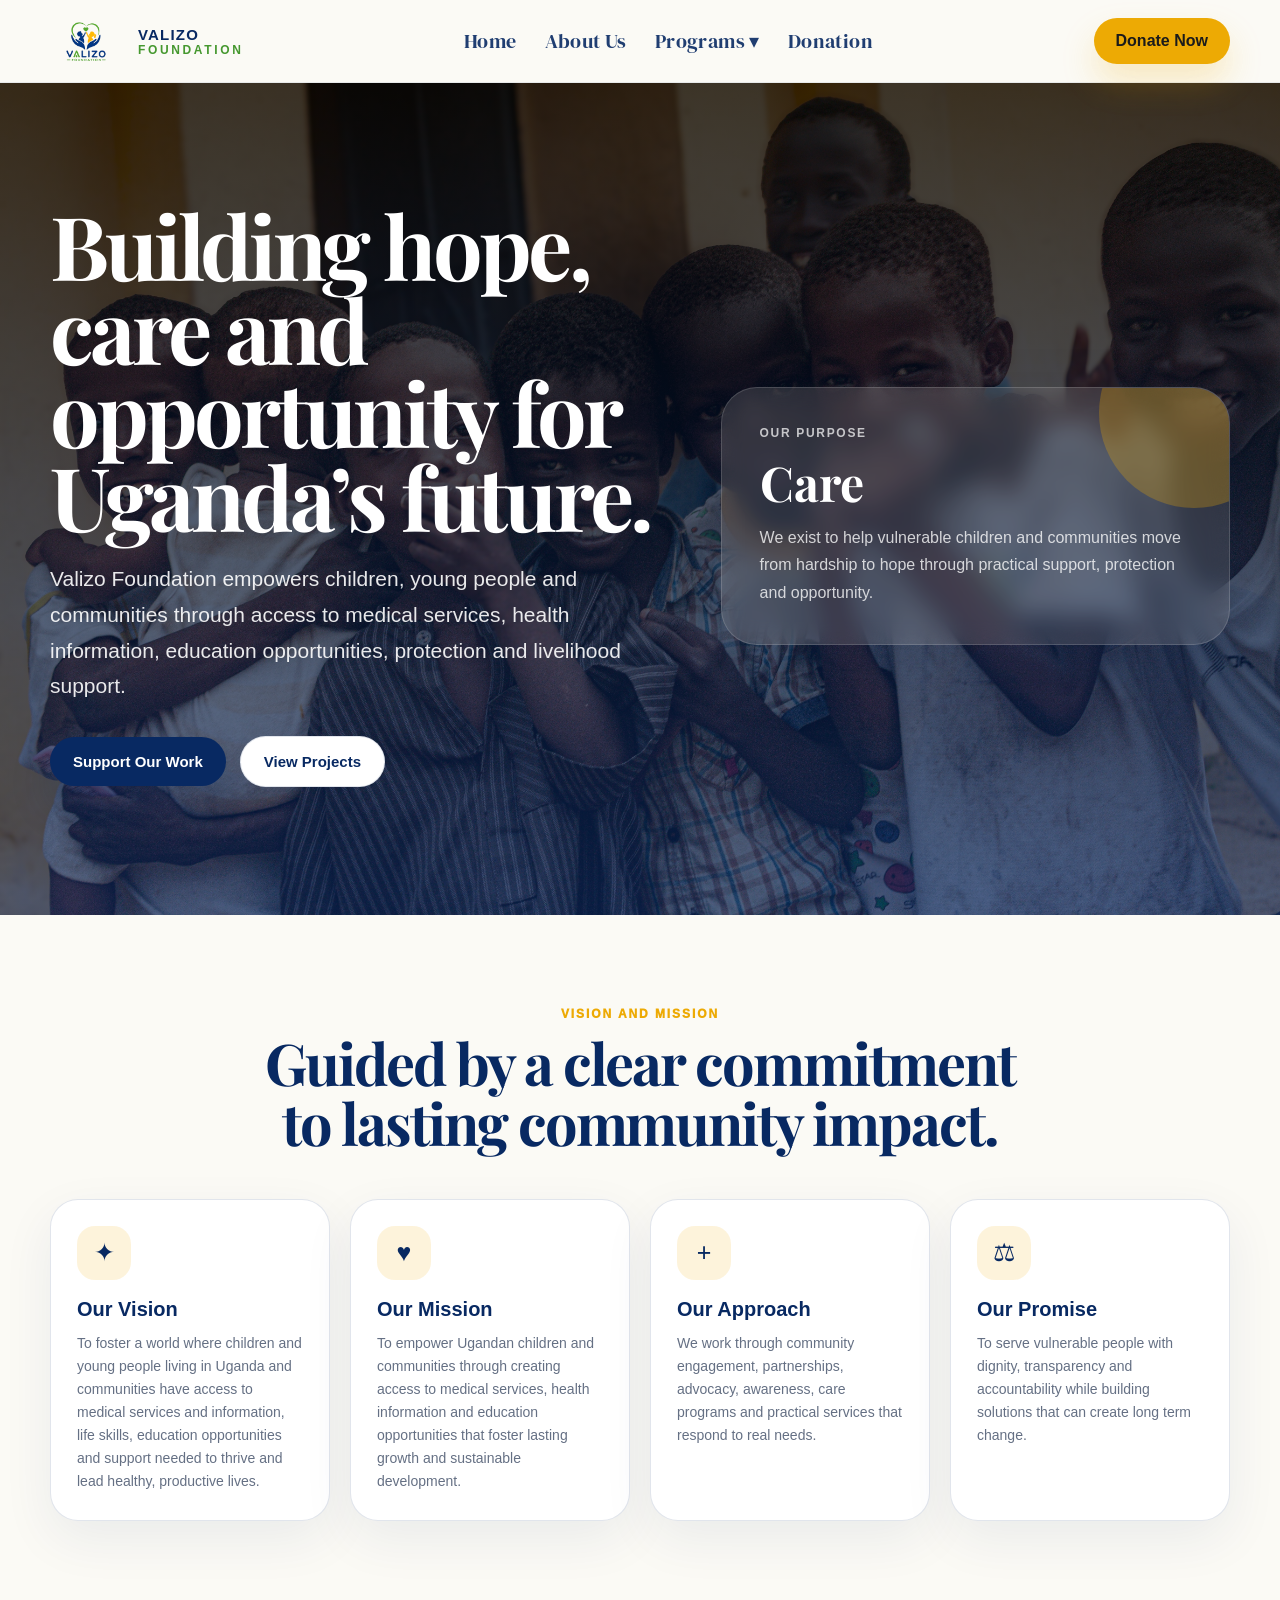
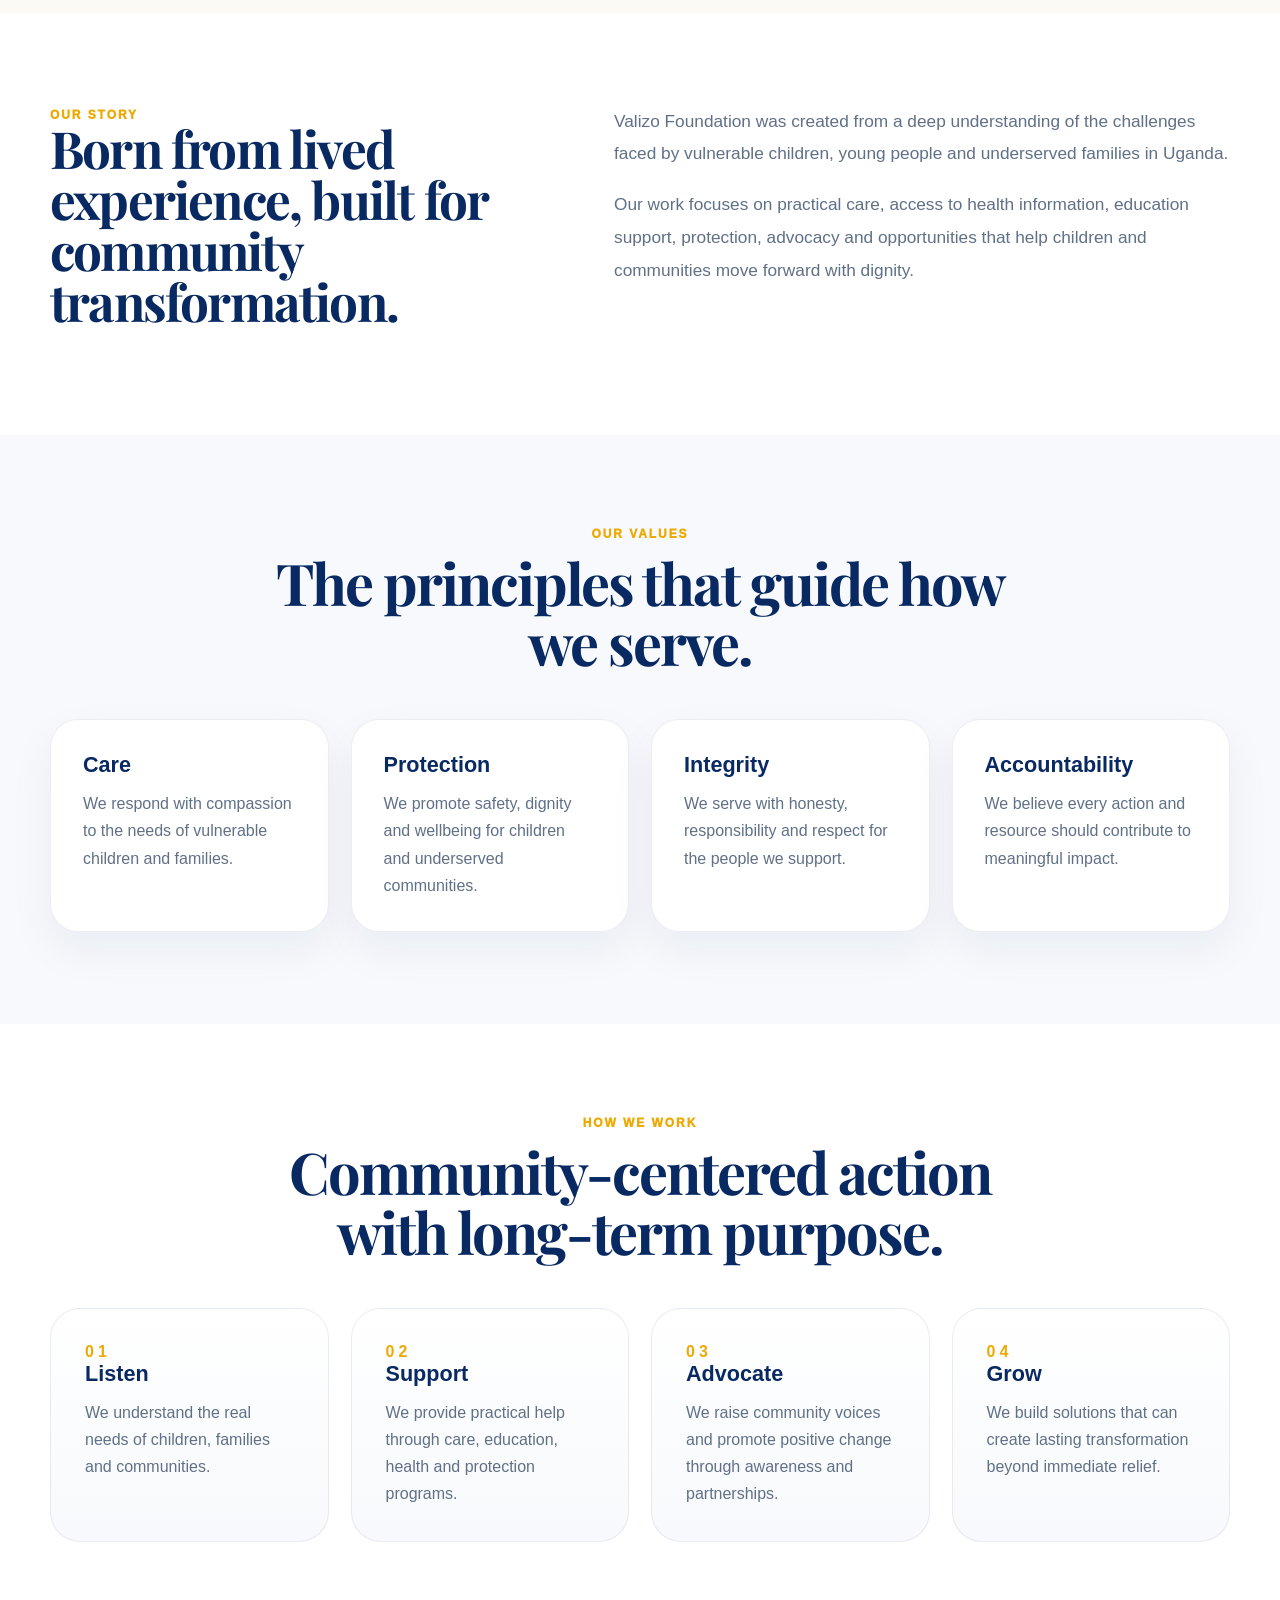
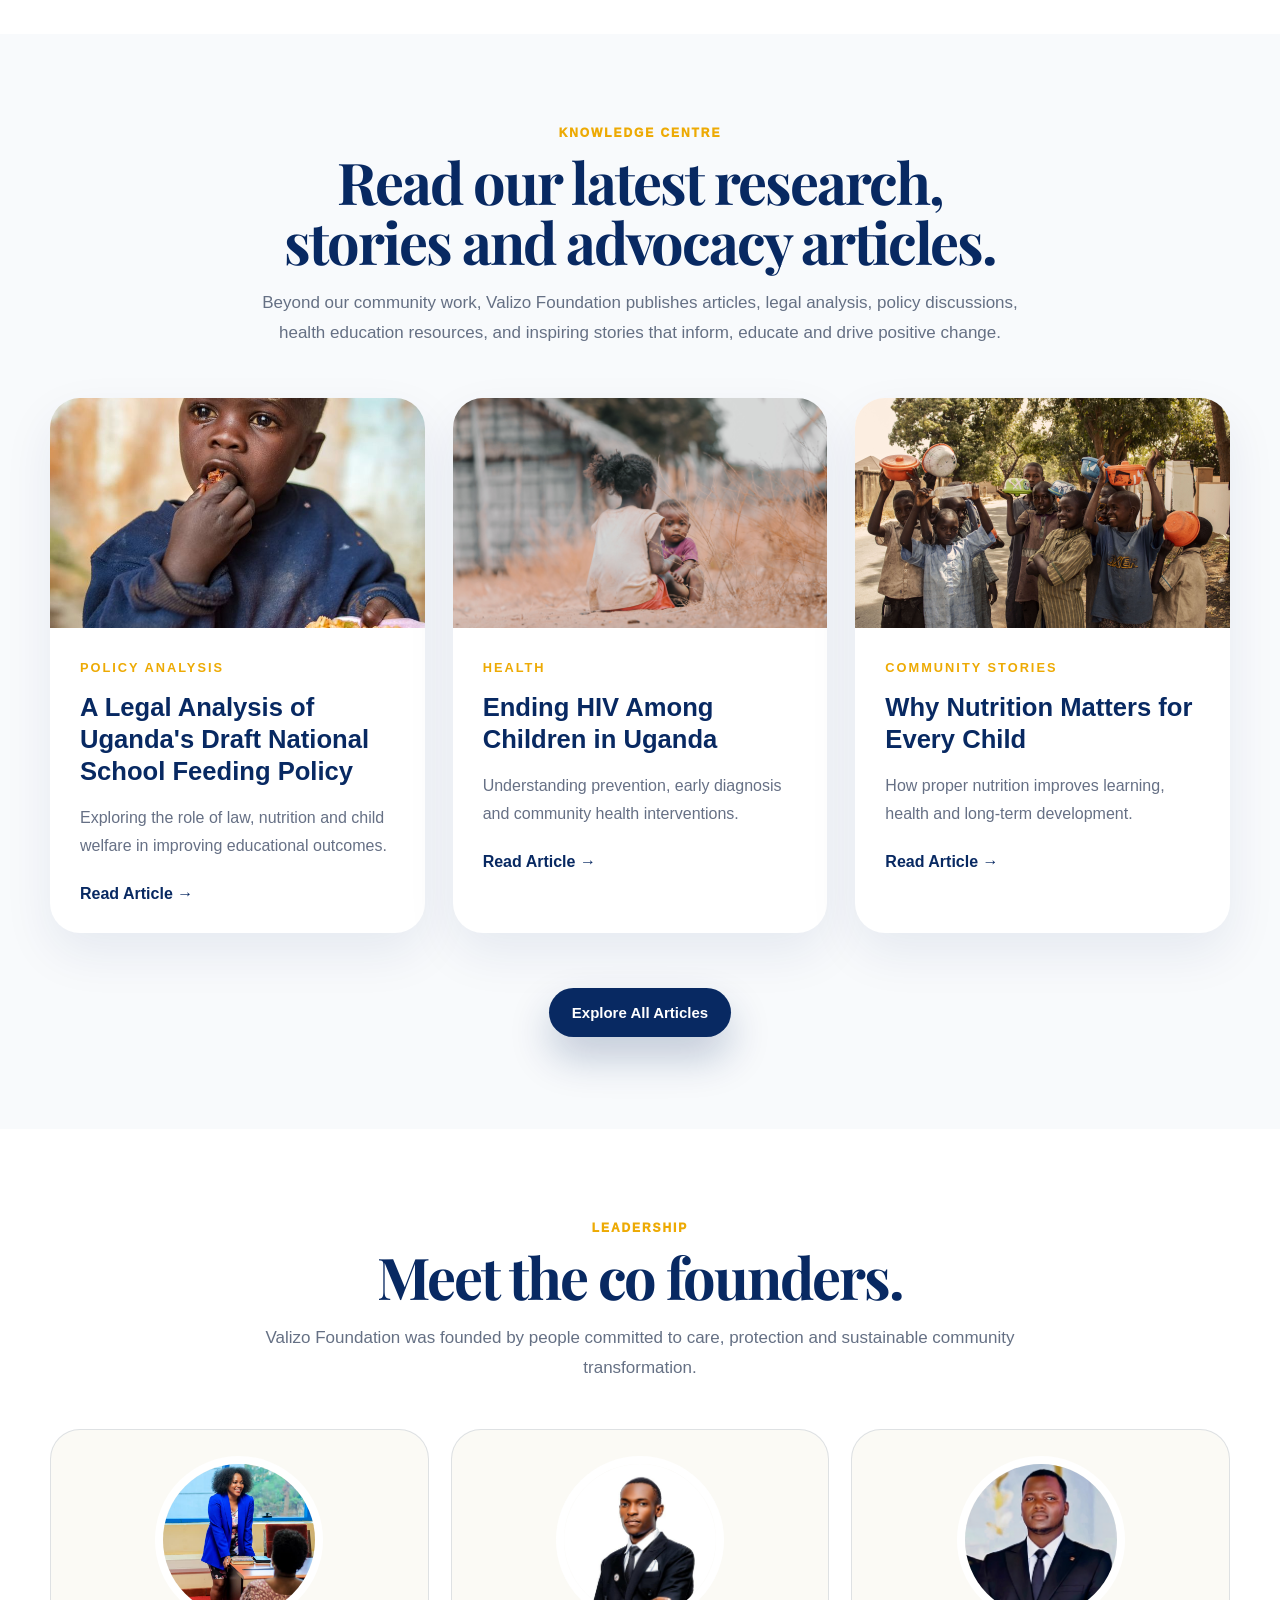
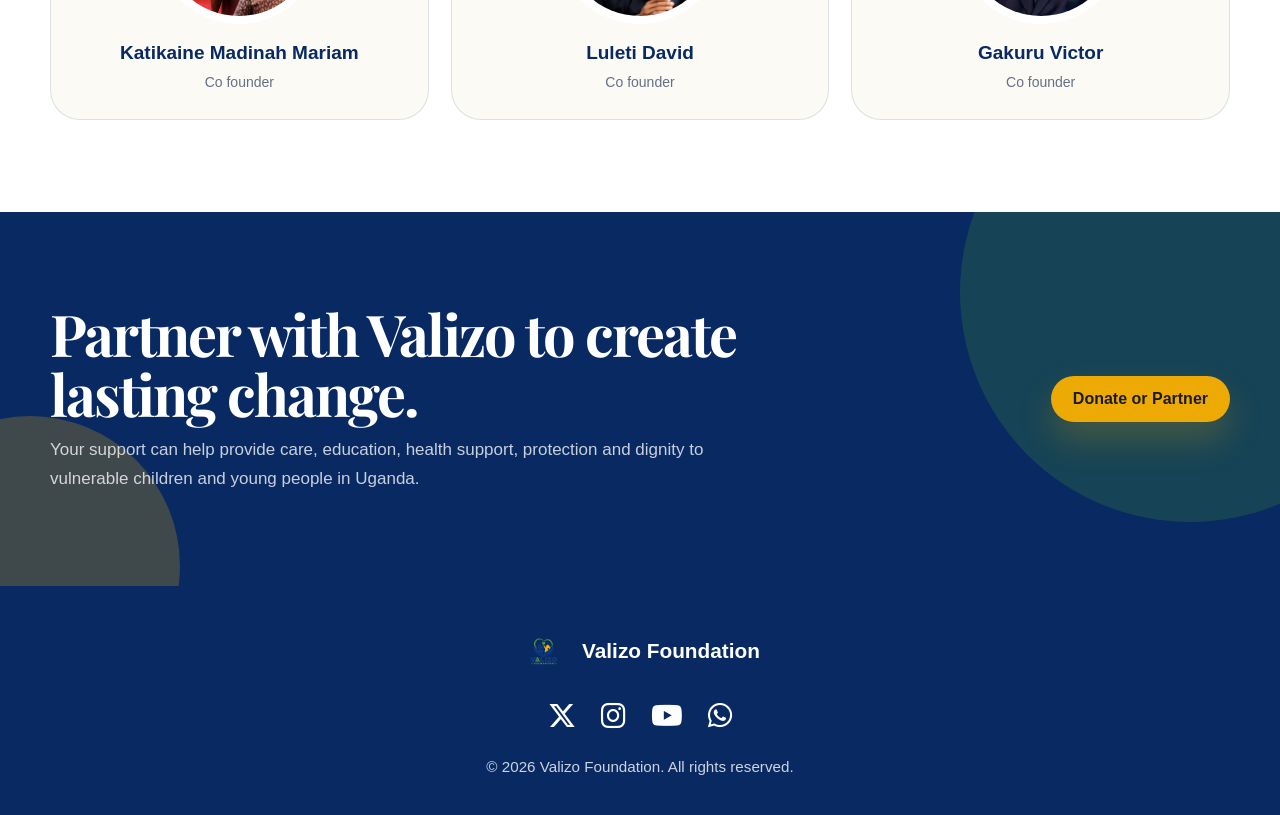
==== commit 1f7ae5f4: "Upload full Valizo website" ====
--- a/about.html
+++ b/about.html
@@ -319,8 +319,10 @@
           </article>
 
           <article class="founder">
-            <div class="founderPhoto" data-label="Add photo"></div>
-            <h3>Richard Kavuma</h3>
+            <div class="founderPhoto" data-label="Add photo">
+  <img src="assets/projects/victor.jpeg" alt="Gakuru Victor">
+            </div>
+            <h3>Gakuru Victor</h3>
             <p>Co founder</p>
           </article>
         </div>
--- a/css/style.css
+++ b/css/style.css
@@ -618,7 +618,7 @@
       rgba(0, 0, 0, 0.75),
       rgba(8, 41, 98, 0.65)
     ),
-    url("../assets/children3.jpg");
+    url("../assets/children22.jpg");
   background-size: cover;
   background-position: center center;
   background-repeat: no-repeat;
@@ -1506,4 +1506,232 @@
 .blogsButton{
     text-align:center;
     margin-top:55px;
+}
+
+/* ================================
+   PROJECT PHOTO ALBUM
+================================ */
+
+.projectAlbum {
+  margin-top: 70px;
+  width: 100%;
+  max-width: none;
+  display: block;
+}
+
+.albumHeader {
+  width: 100%;
+  margin-bottom: 30px;
+}
+
+.albumHeader .label {
+  margin-bottom: 8px;
+}
+
+.albumHeader h3 {
+  margin: 0 0 10px;
+  font-size: 32px;
+  font-weight: 800;
+  color: #17251d;
+}
+
+.albumHeader p {
+  margin: 0;
+  color: #66736b;
+  font-size: 16px;
+  line-height: 1.7;
+}
+
+
+/* PHOTO GRID */
+
+.albumGrid {
+  width: 100%;
+  max-width: none;
+  display: grid;
+  grid-template-columns: repeat(4, minmax(0, 1fr));
+  gap: 20px;
+}
+
+
+/* INDIVIDUAL PHOTO */
+
+.albumItem {
+  position: relative;
+  width: 100%;
+  aspect-ratio: 4 / 3;
+  overflow: hidden;
+  border-radius: 14px;
+  background: #f1f1f1;
+  cursor: pointer;
+}
+
+.albumItem img {
+  width: 100%;
+  height: 100%;
+  object-fit: cover;
+  display: block;
+  transition: transform 0.4s ease;
+}
+
+.albumItem:hover img {
+  transform: scale(1.06);
+}
+
+/* ================================
+   PHOTO LIGHTBOX
+================================ */
+
+.photoLightbox {
+  position: fixed;
+  inset: 0;
+  background: rgba(0, 0, 0, 0.94);
+  display: none;
+  align-items: center;
+  justify-content: center;
+  z-index: 99999;
+  padding: 30px;
+}
+
+.photoLightbox.active {
+  display: flex;
+}
+
+.lightboxContent {
+  max-width: 1100px;
+  max-height: 90vh;
+  text-align: center;
+  position: relative;
+}
+
+.lightboxContent img {
+  max-width: 100%;
+  max-height: 80vh;
+  object-fit: contain;
+  border-radius: 8px;
+  display: block;
+  margin: auto;
+}
+
+.lightboxContent p {
+  color: #ffffff;
+  margin-top: 15px;
+  font-size: 15px;
+}
+
+.lightboxClose,
+.lightboxPrev,
+.lightboxNext {
+  position: absolute;
+  border: none;
+  background: rgba(255, 255, 255, 0.12);
+  color: white;
+  cursor: pointer;
+  border-radius: 50%;
+  display: flex;
+  align-items: center;
+  justify-content: center;
+  transition: background 0.2s ease;
+  z-index: 10;
+}
+
+.lightboxClose:hover,
+.lightboxPrev:hover,
+.lightboxNext:hover {
+  background: rgba(255, 255, 255, 0.25);
+}
+
+.lightboxClose {
+  top: 25px;
+  right: 30px;
+  width: 45px;
+  height: 45px;
+  font-size: 30px;
+}
+
+.lightboxPrev,
+.lightboxNext {
+  top: 50%;
+  transform: translateY(-50%);
+  width: 52px;
+  height: 52px;
+  font-size: 25px;
+}
+
+.lightboxPrev {
+  left: 25px;
+}
+
+.lightboxNext {
+  right: 25px;
+}
+
+/* ========================================
+   TABLET
+======================================== */
+
+@media (max-width: 1000px) {
+
+  .albumGrid {
+    grid-template-columns: repeat(3, minmax(0, 1fr));
+  }
+
+}
+
+/* ========================================
+   MOBILE
+======================================== */
+
+@media (max-width: 600px) {
+
+  .projectAlbum {
+    margin-top: 50px;
+  }
+
+  .albumHeader h3 {
+    font-size: 26px;
+  }
+
+  .albumGrid {
+    grid-template-columns: repeat(2, minmax(0, 1fr));
+    gap: 12px;
+  }
+
+  .albumItem {
+    border-radius: 10px;
+  }
+
+  .photoLightbox {
+    padding: 15px;
+  }
+
+  .lightboxPrev,
+  .lightboxNext {
+    width: 42px;
+    height: 42px;
+    font-size: 20px;
+  }
+
+  .lightboxPrev {
+    left: 10px;
+  }
+
+  .lightboxNext {
+    right: 10px;
+  }
+
+}
+
+.projectAlbum {
+  width: 100% !important;
+  max-width: none !important;
+  display: block !important;
+}
+
+.albumGrid {
+  width: 100% !important;
+  max-width: none !important;
+  display: grid !important;
+  grid-template-columns: repeat(4, minmax(0, 1fr)) !important;
+  gap: 20px !important;
 }
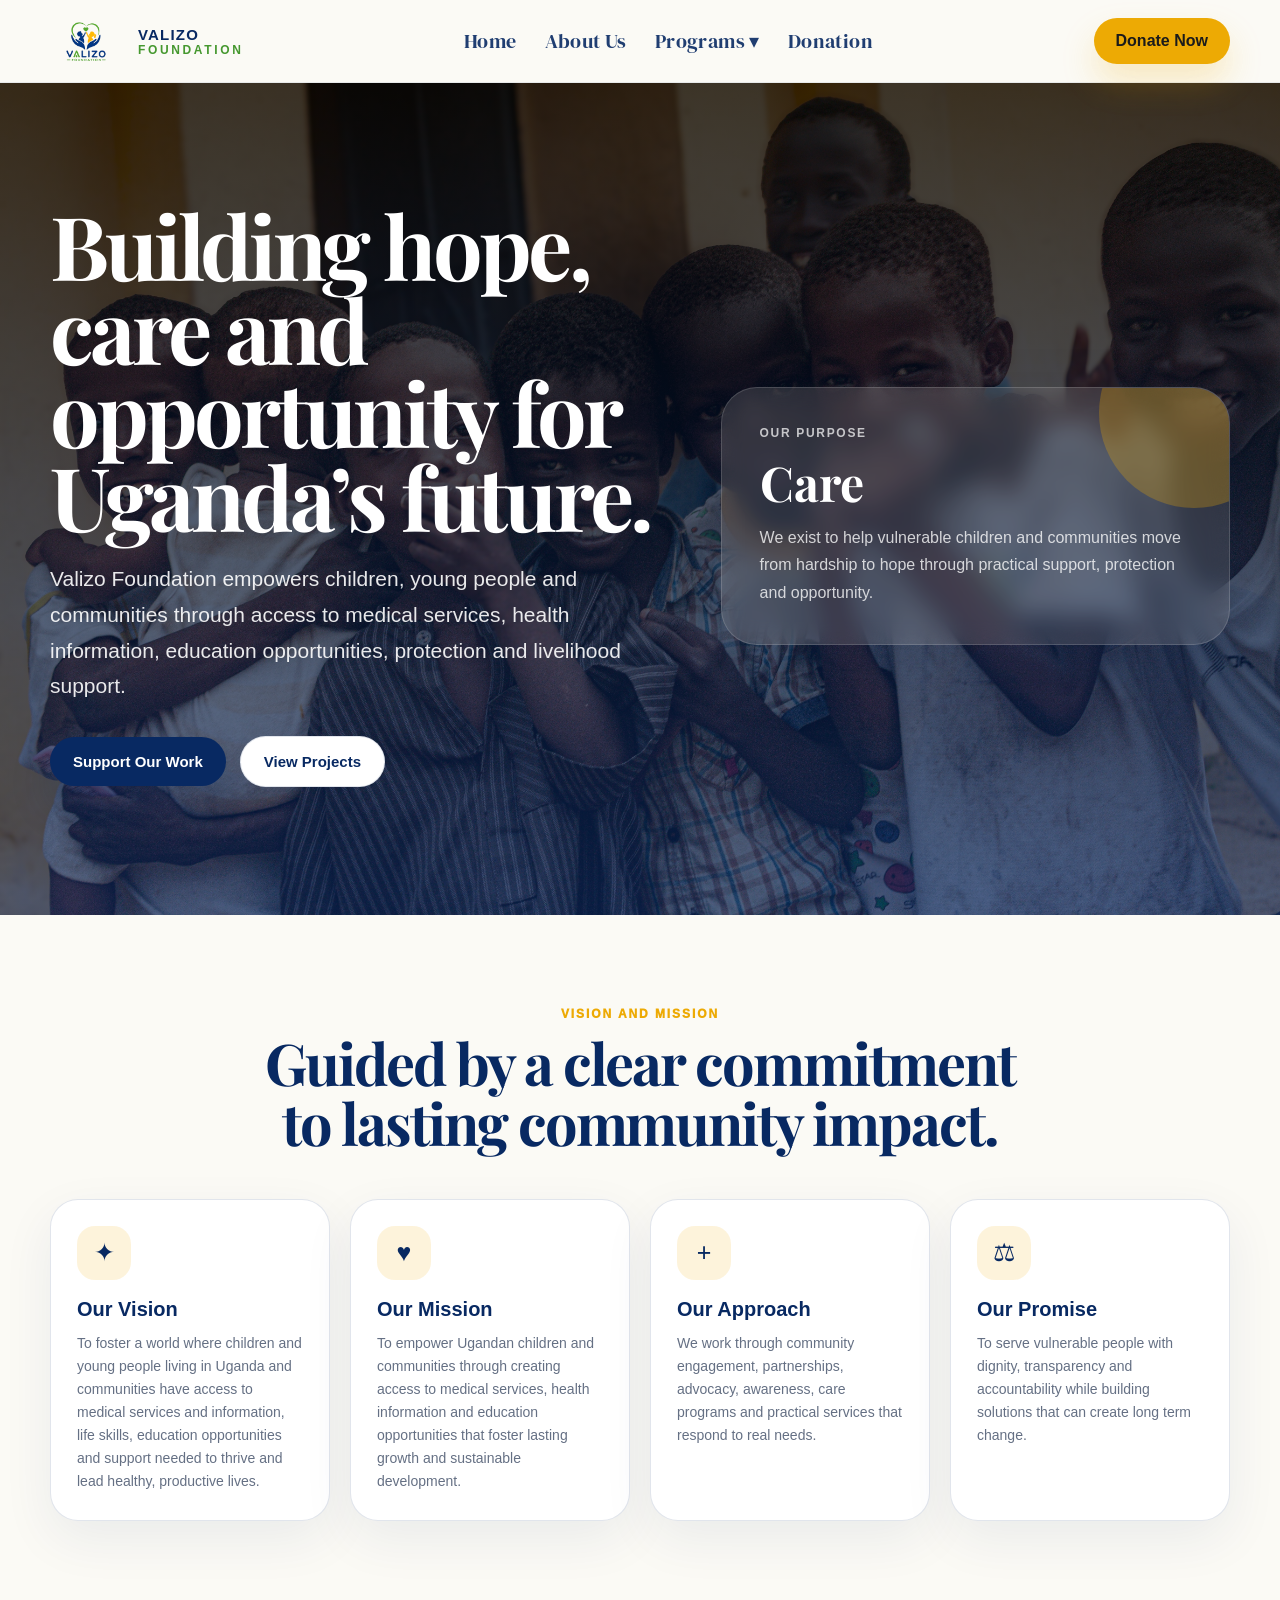
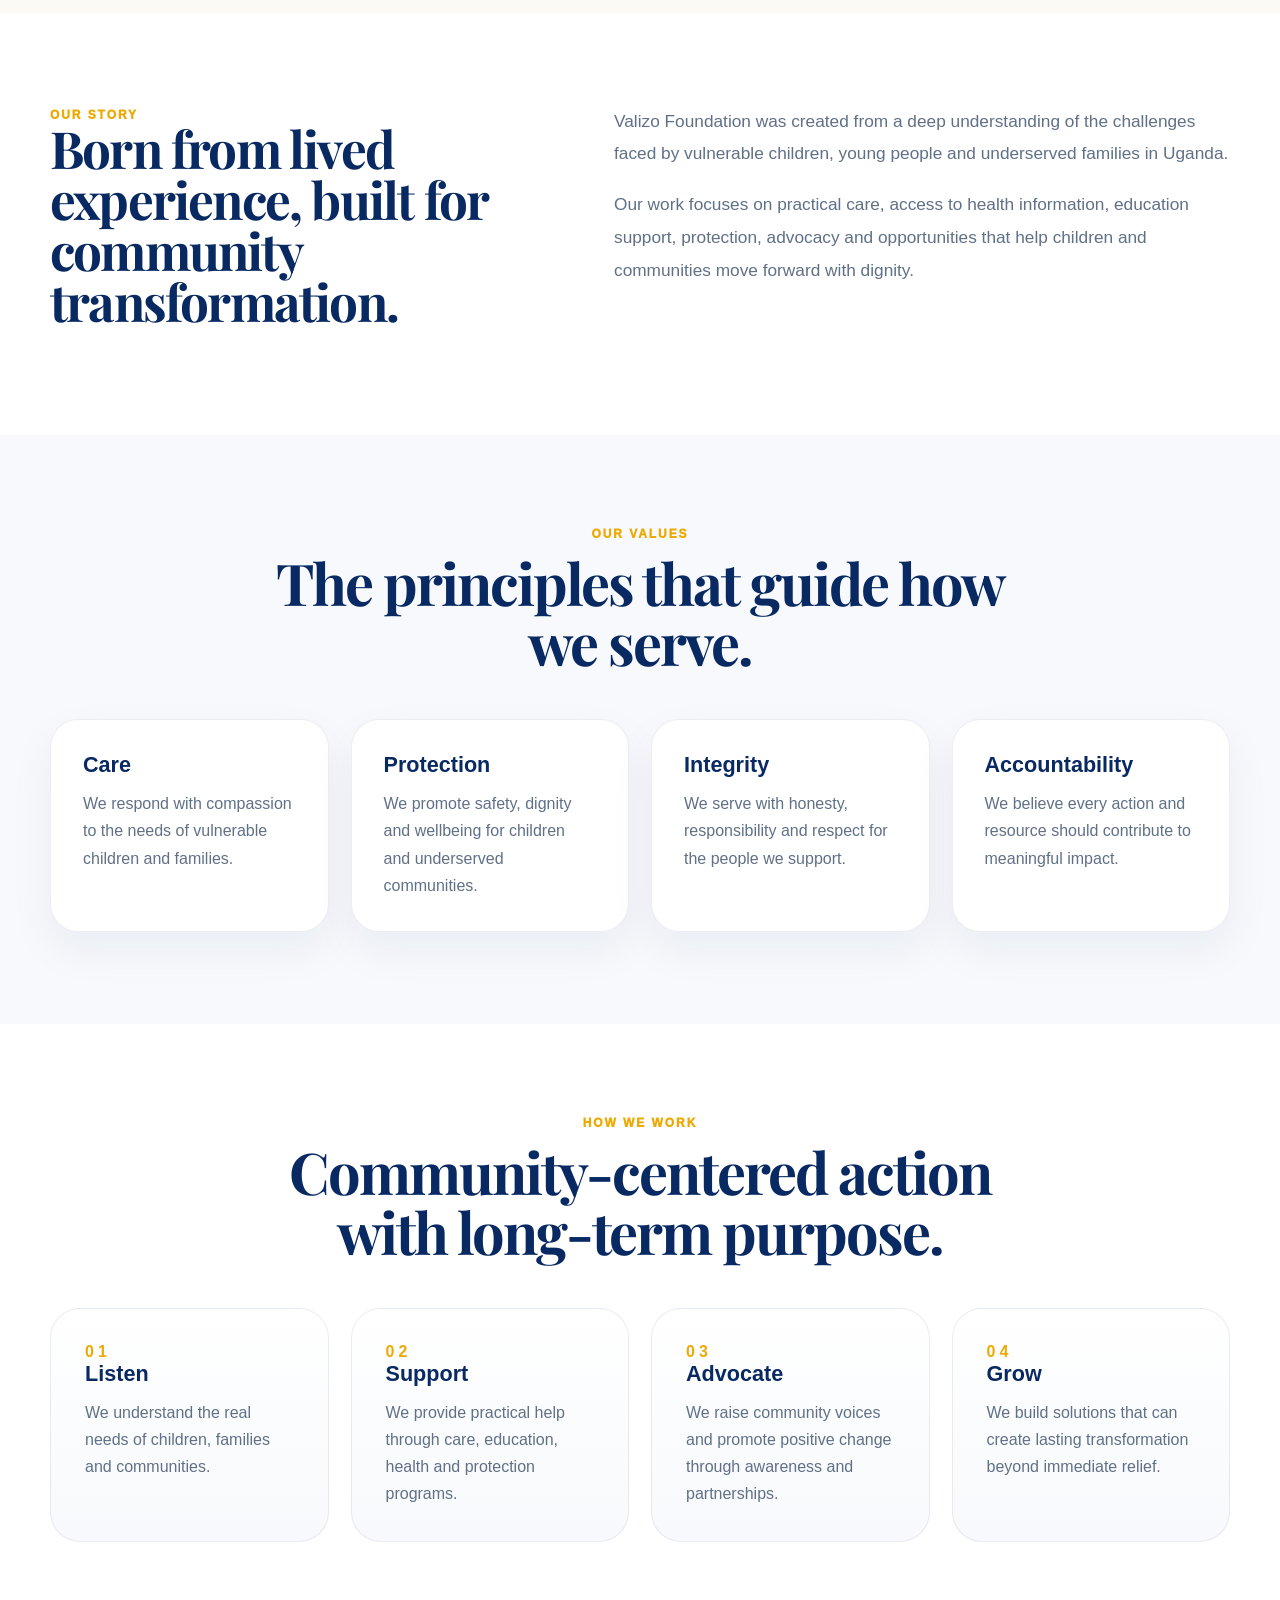
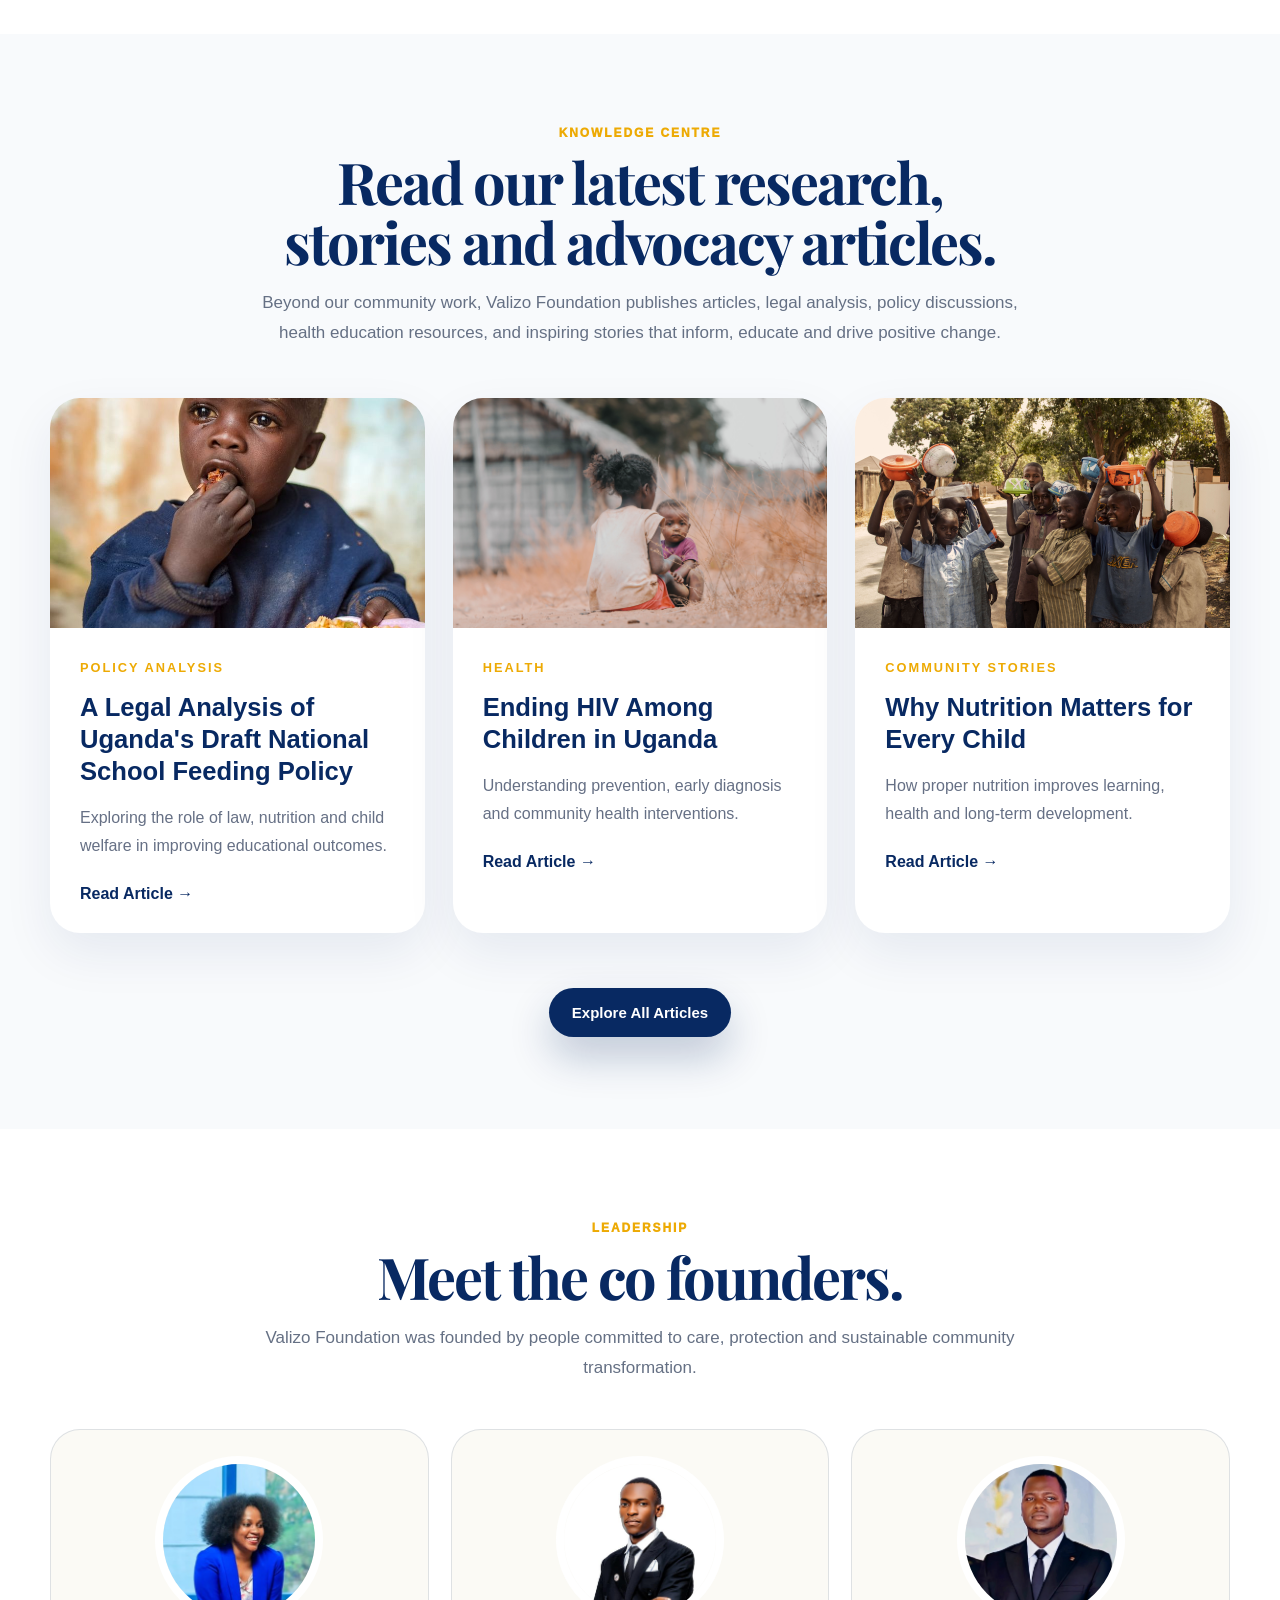
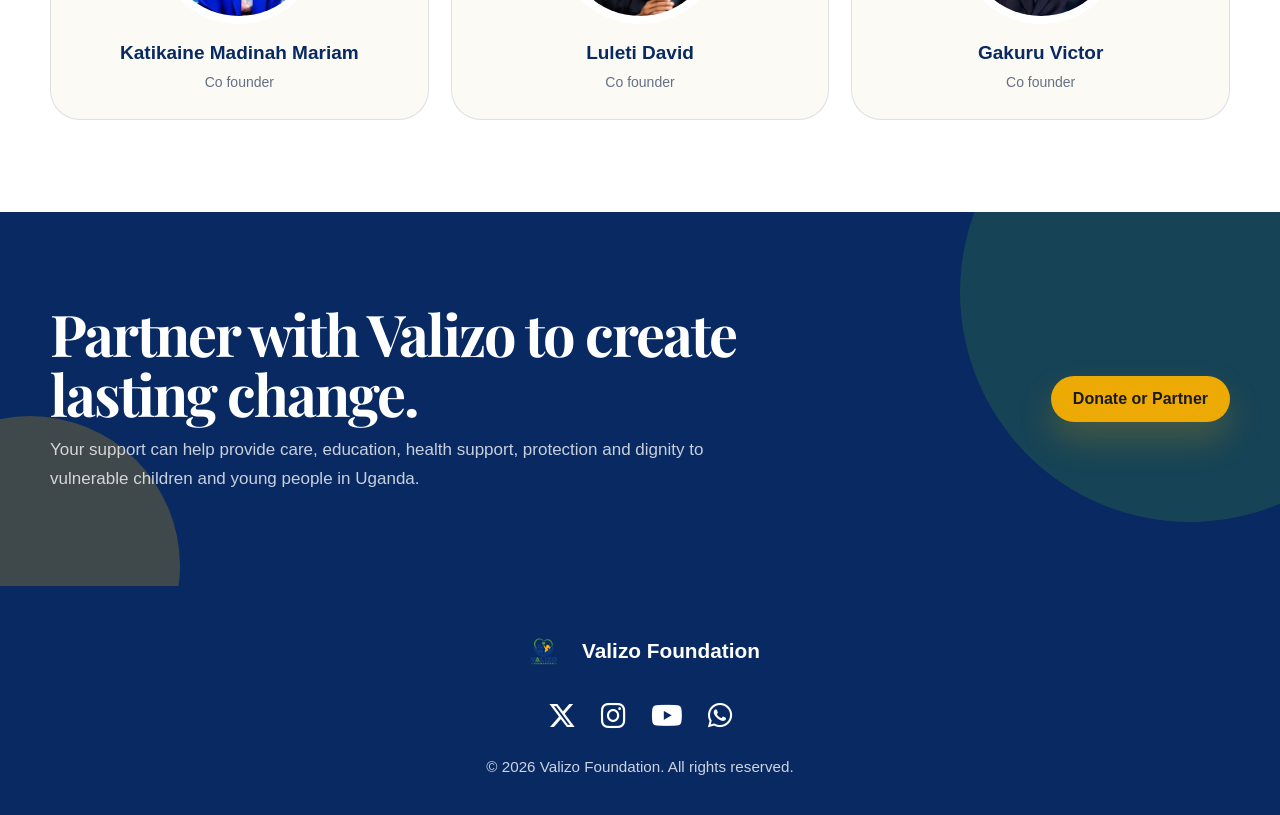
==== commit b4832815: "Upload full Valizo website" ====
--- a/about.html
+++ b/about.html
@@ -304,7 +304,7 @@
         <div class="founderGrid">
           <article class="founder">
             <div class="founderPhoto">
-              <img src="assets/projects/madinah.jfif" alt="Katikaine Madinah Mariam">
+              <img src="assets/projects/Madinah.jpeg" alt="Katikaine Madinah Mariam">
             </div>
             <h3>Katikaine Madinah Mariam</h3>
             <p>Co founder</p>
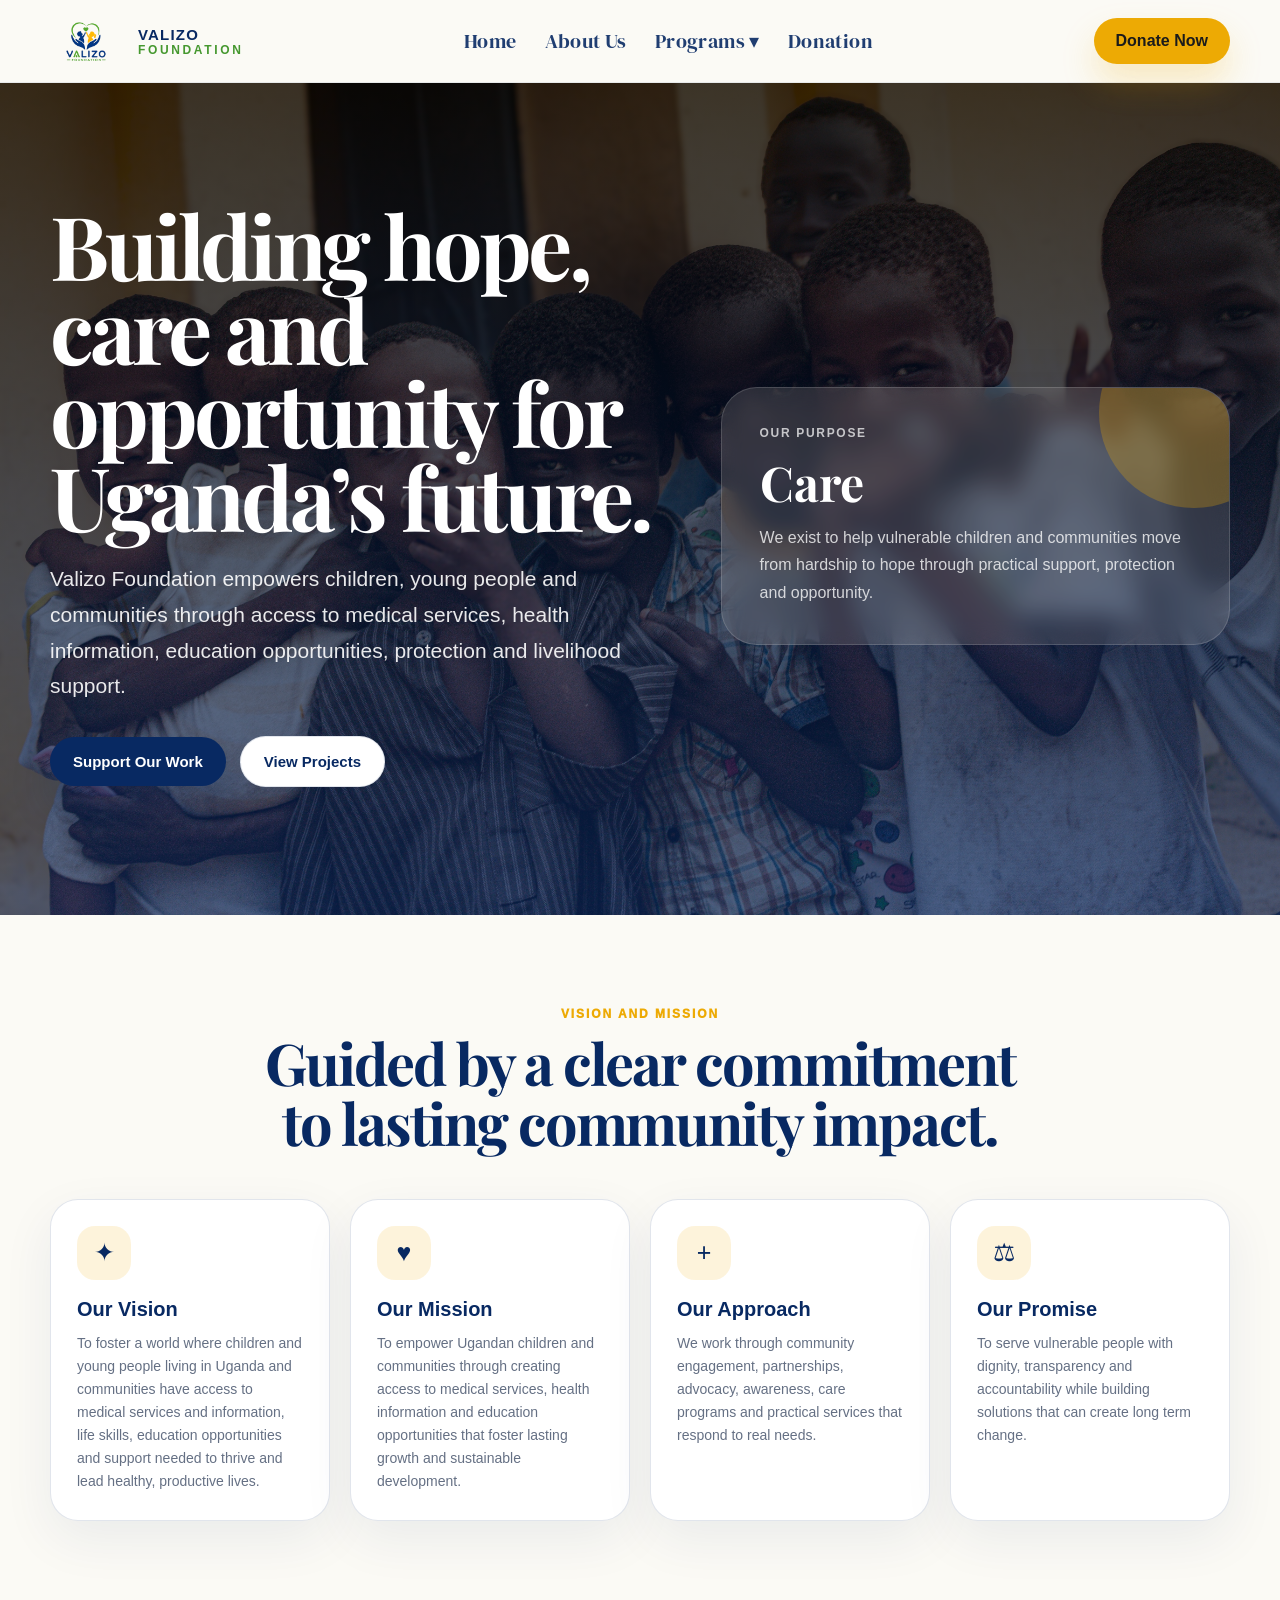
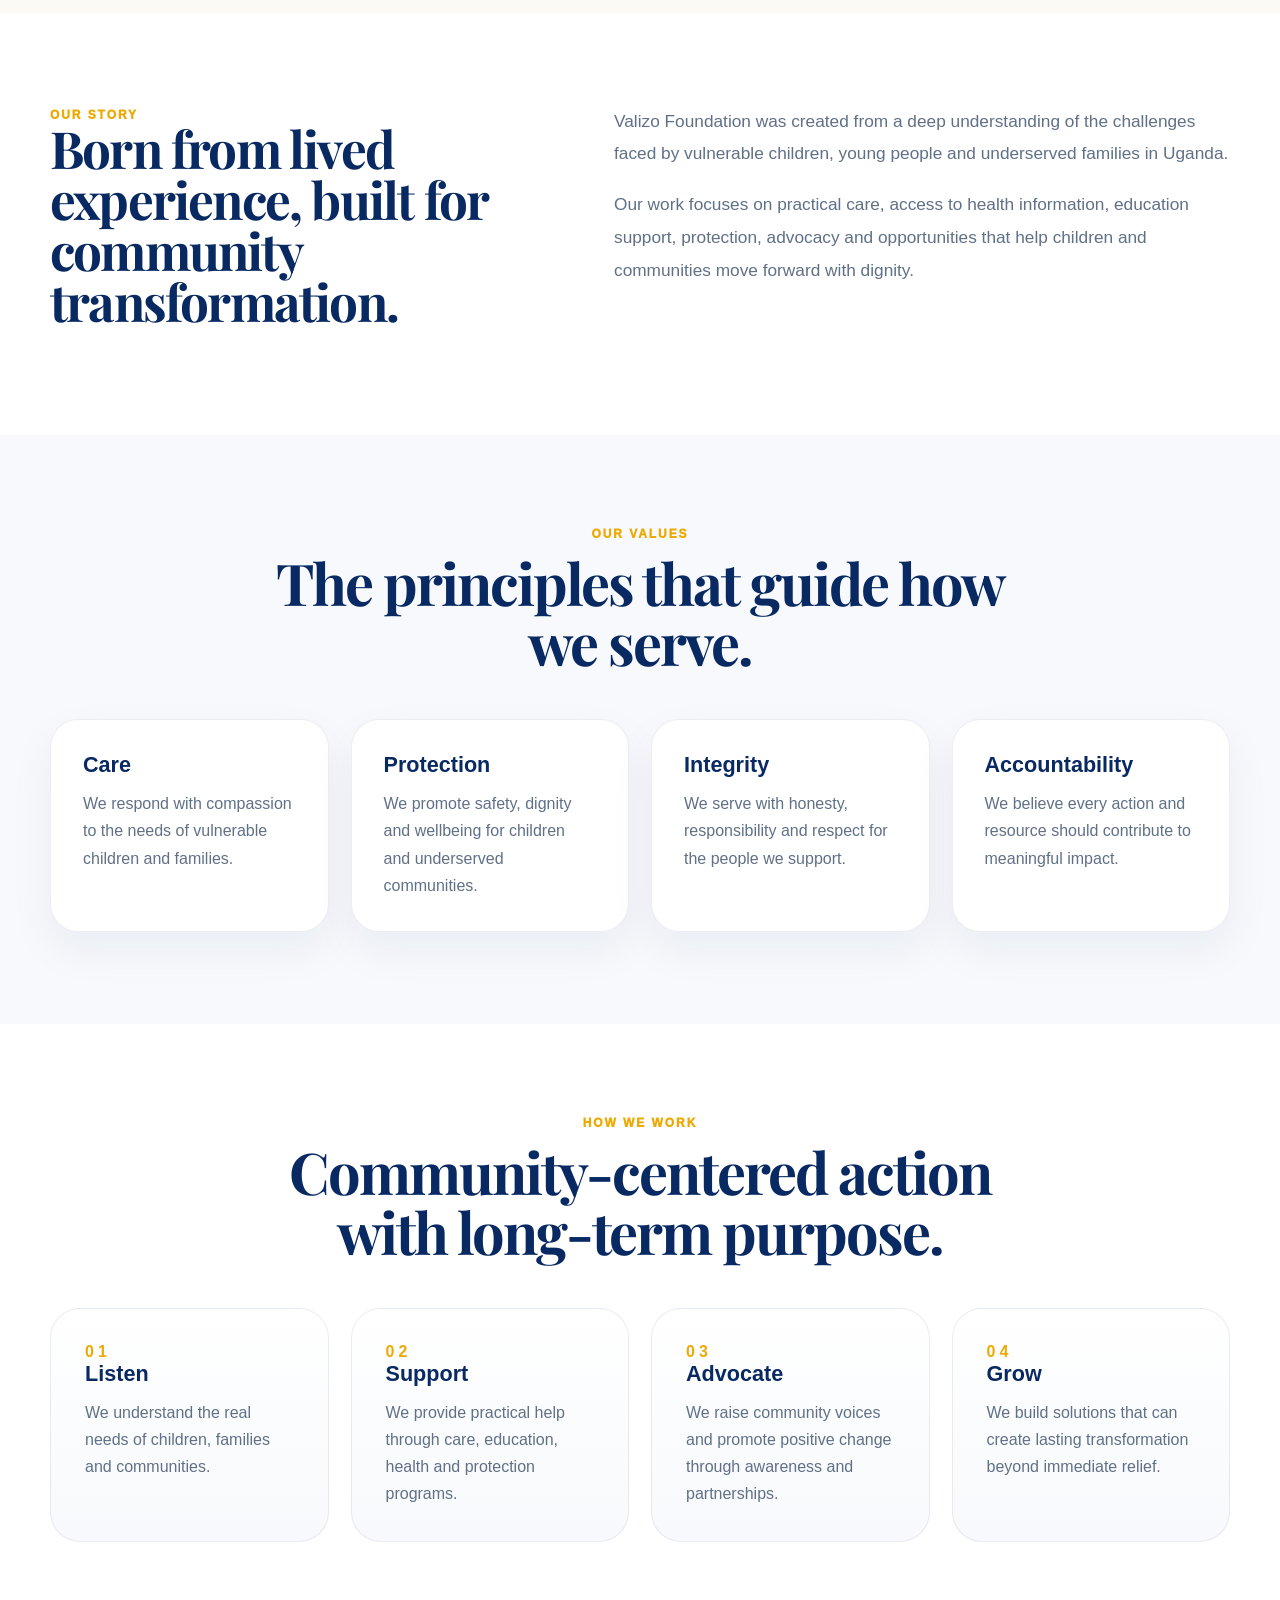
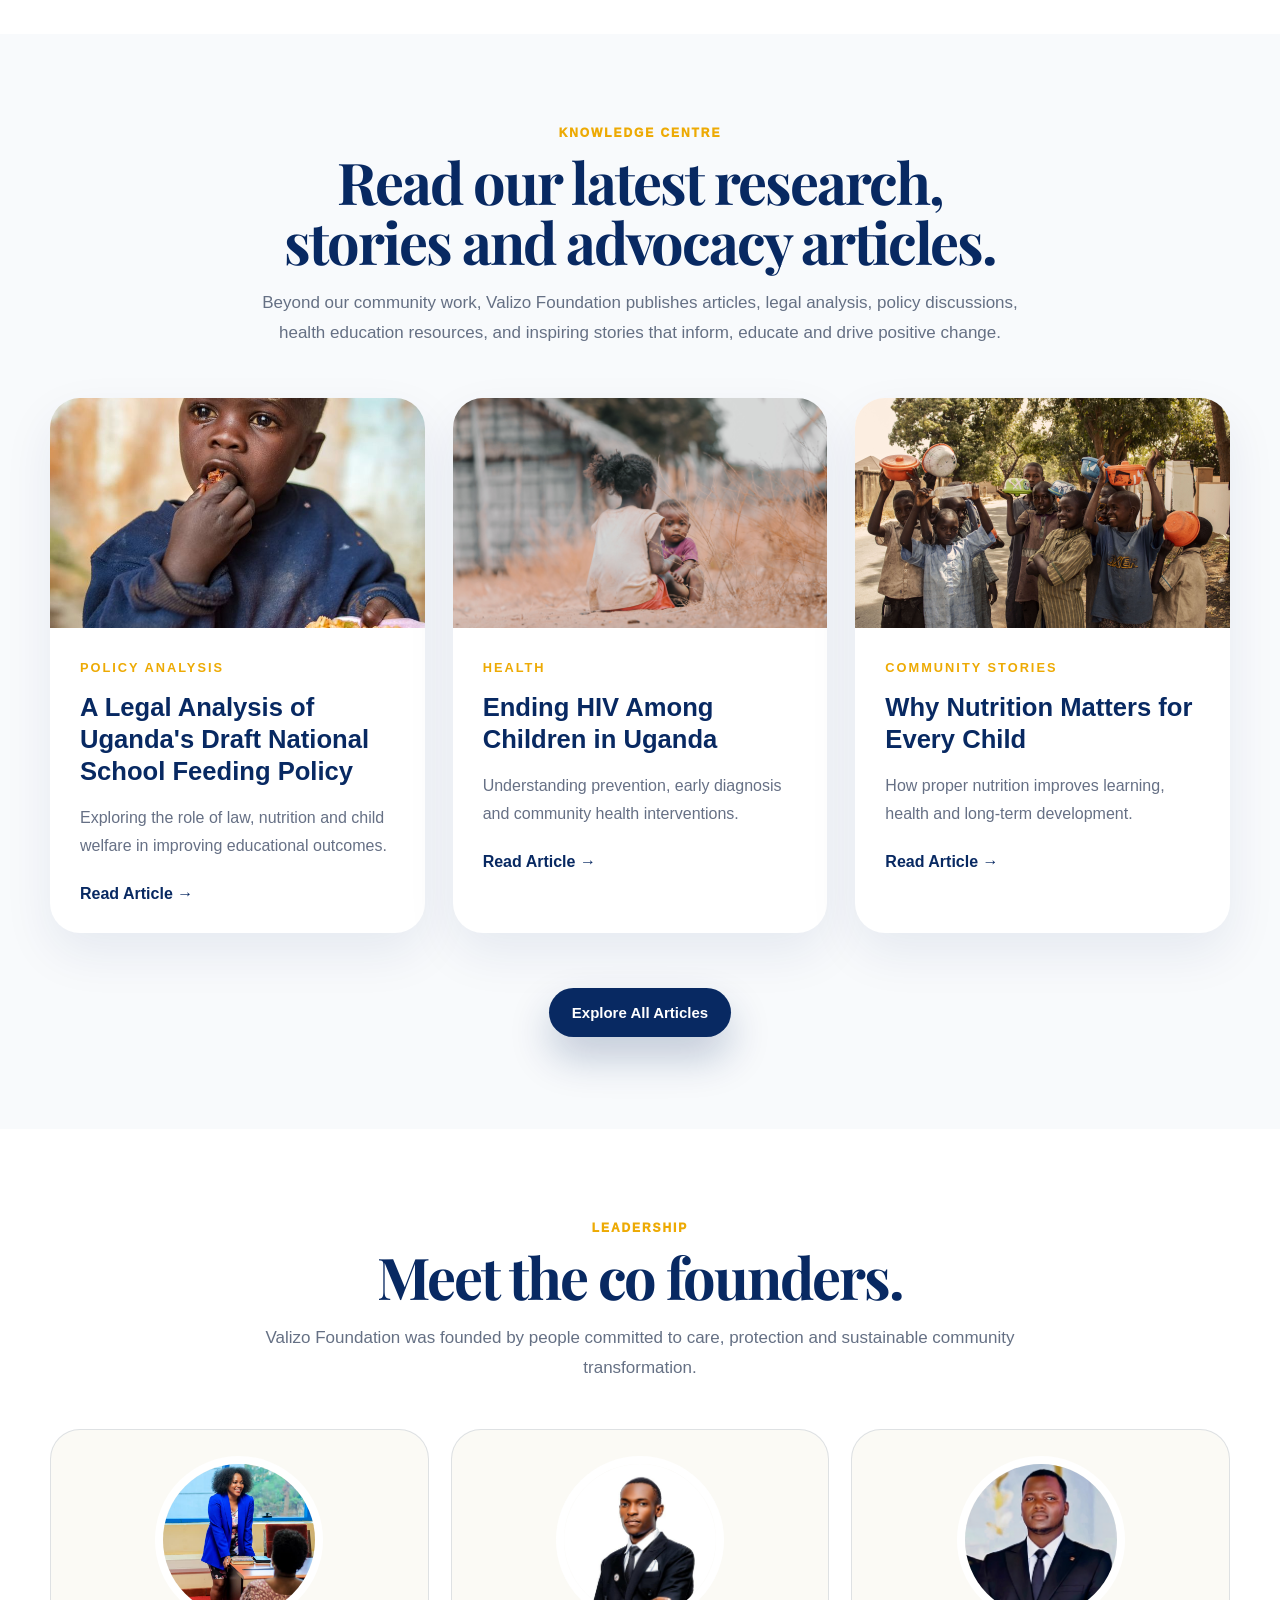
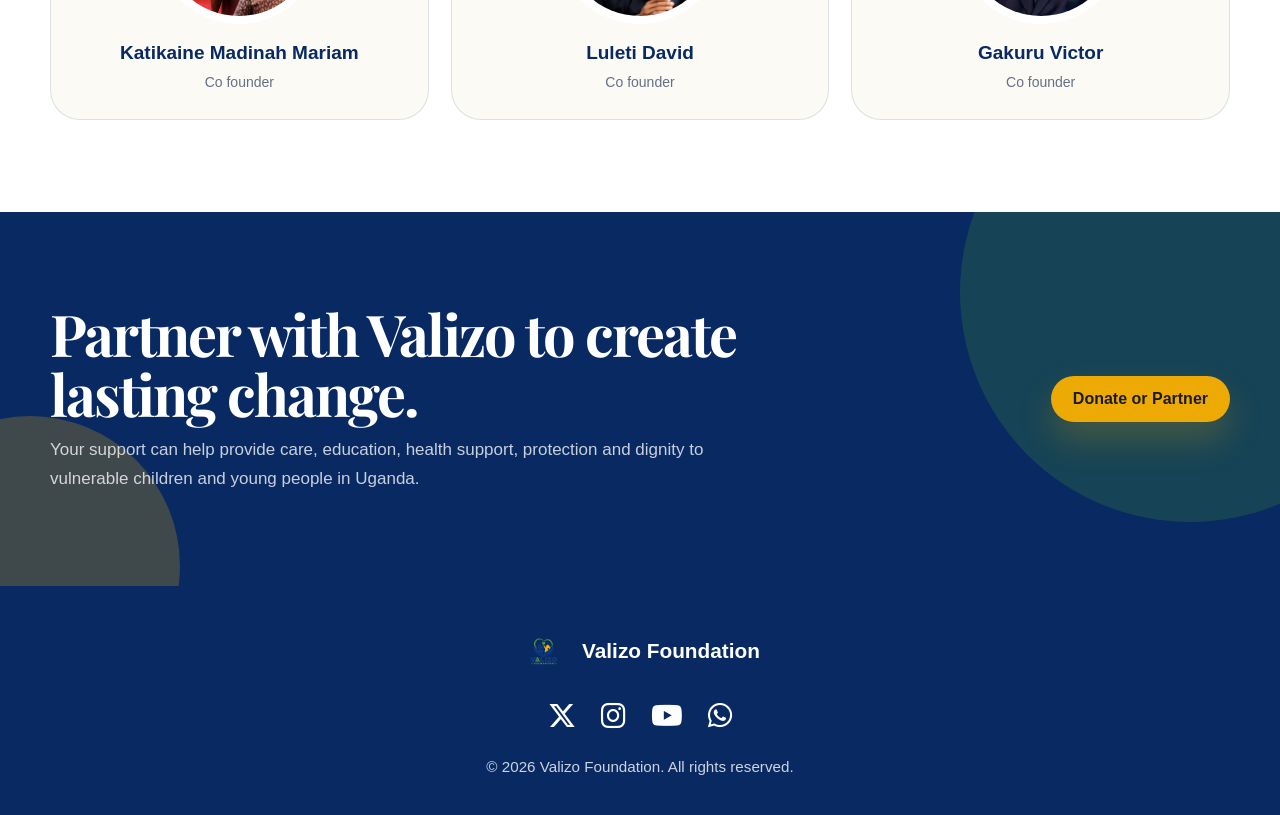
==== commit ec0e779a: "Update website content and add school feeding policy document" ====
--- a/about.html
+++ b/about.html
@@ -304,7 +304,7 @@
         <div class="founderGrid">
           <article class="founder">
             <div class="founderPhoto">
-              <img src="assets/projects/Madinah.jpeg" alt="Katikaine Madinah Mariam">
+              <img src="assets/projects/madinah.jfif" alt="Katikaine Madinah Mariam">
             </div>
             <h3>Katikaine Madinah Mariam</h3>
             <p>Co founder</p>
@@ -312,7 +312,7 @@
 
           <article class="founder">
             <div class="founderPhoto">
-              <img src="assets/projects/david.jpg" alt="Luleti David">
+              <img src="assets/projects/david1.jpg" alt="Luleti David">
             </div>
             <h3>Luleti David</h3>
             <p>Co founder</p>
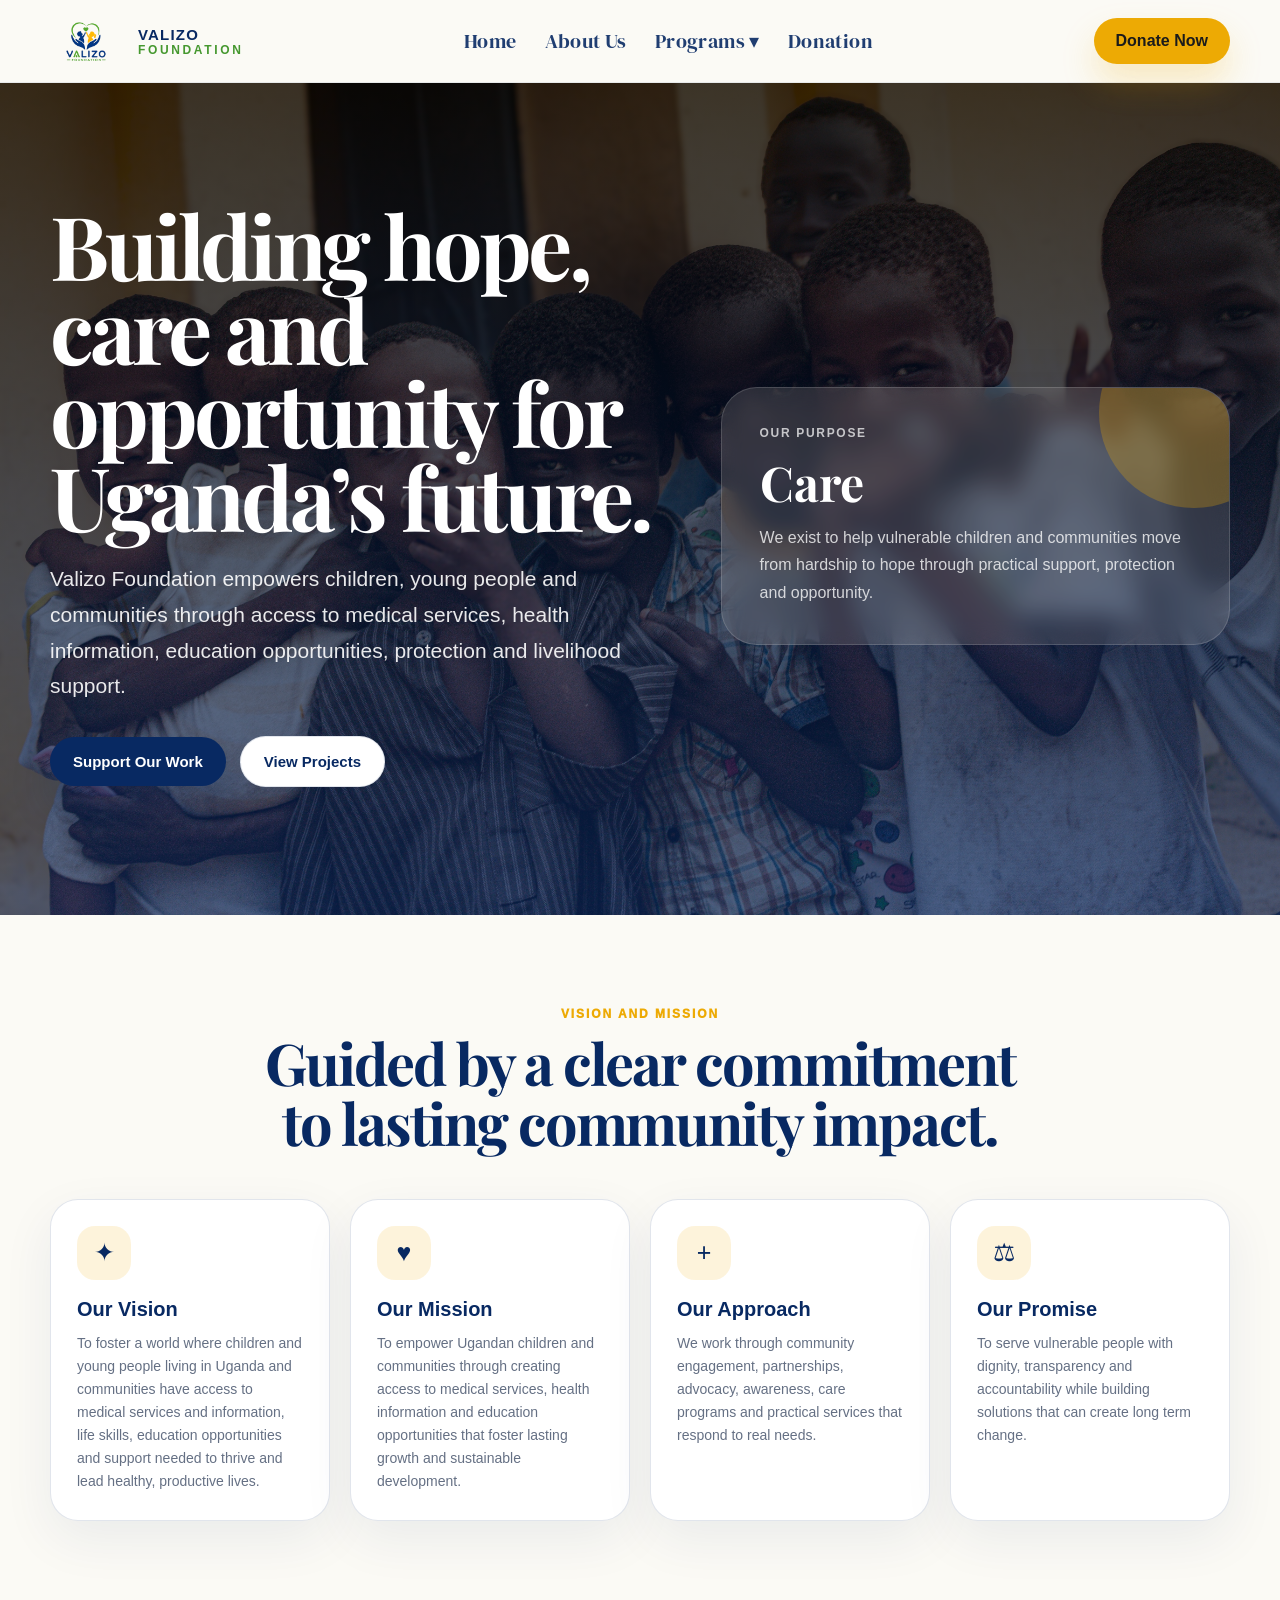
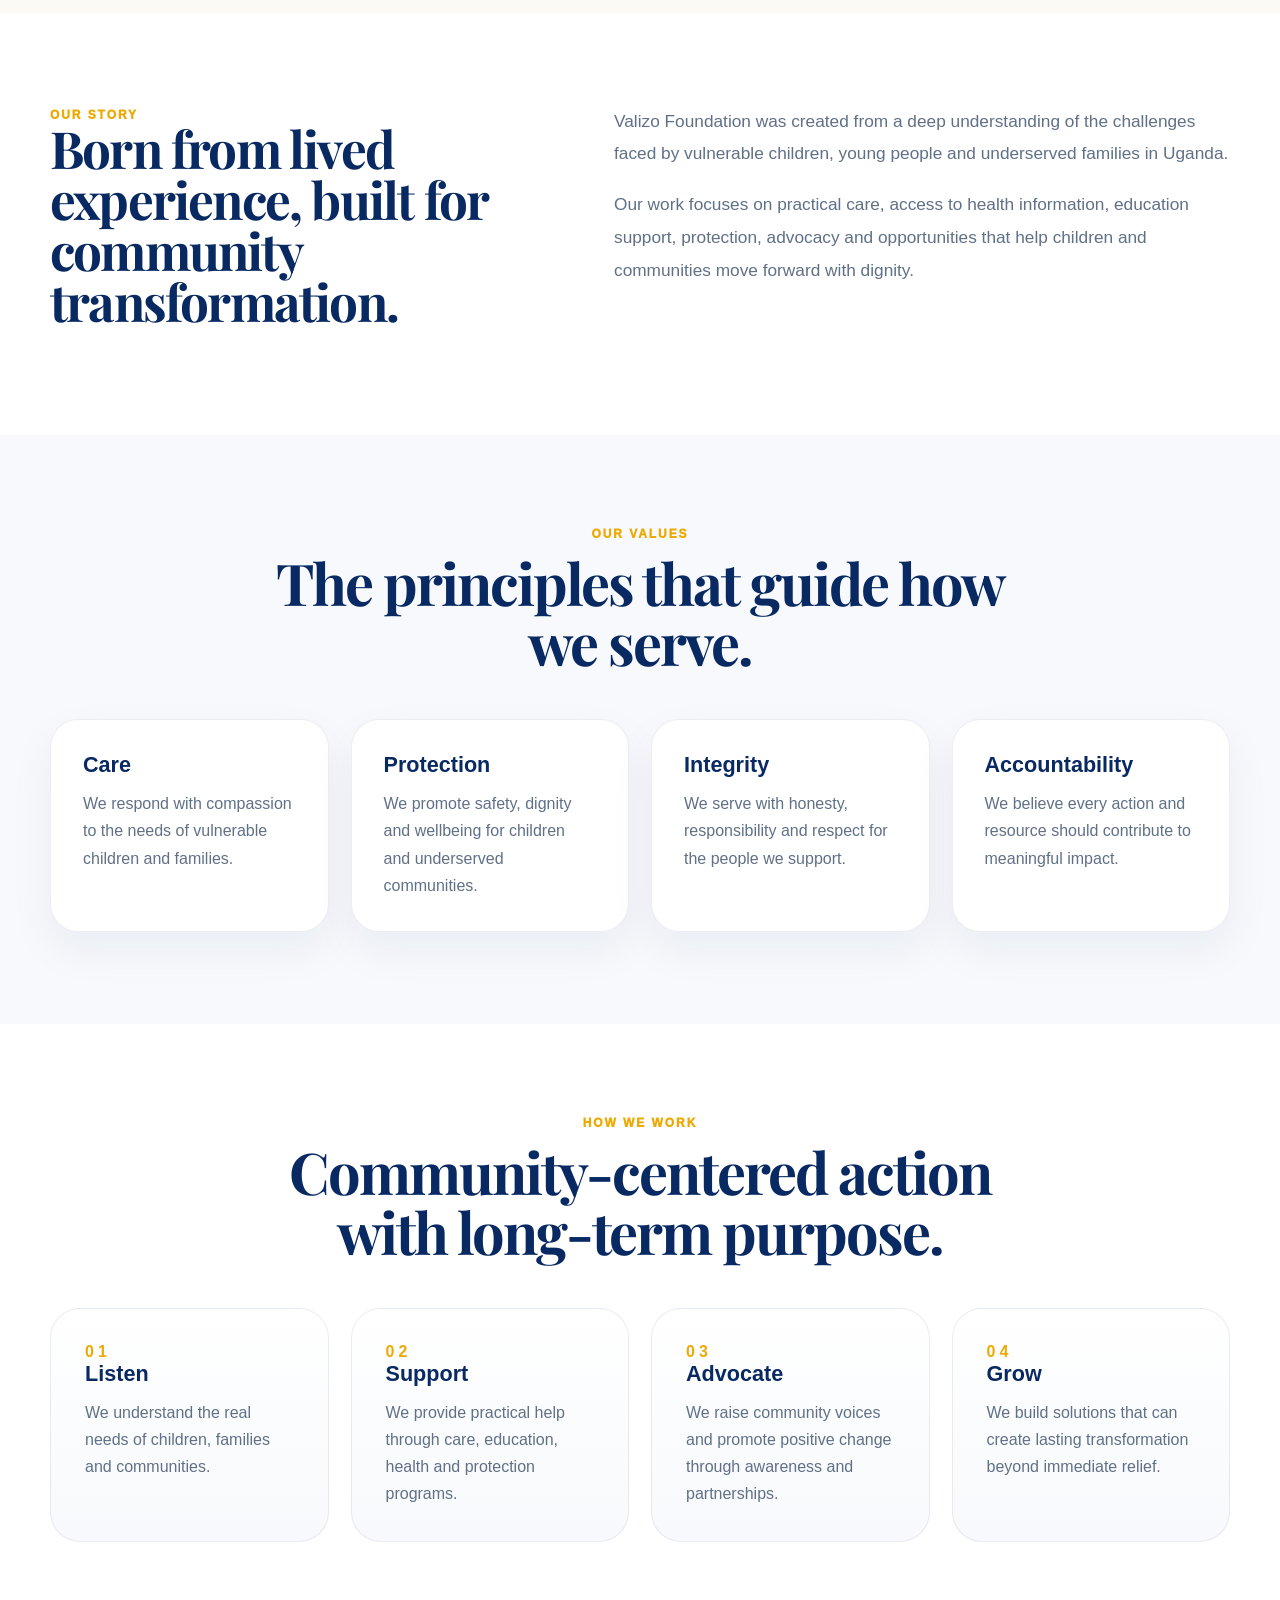
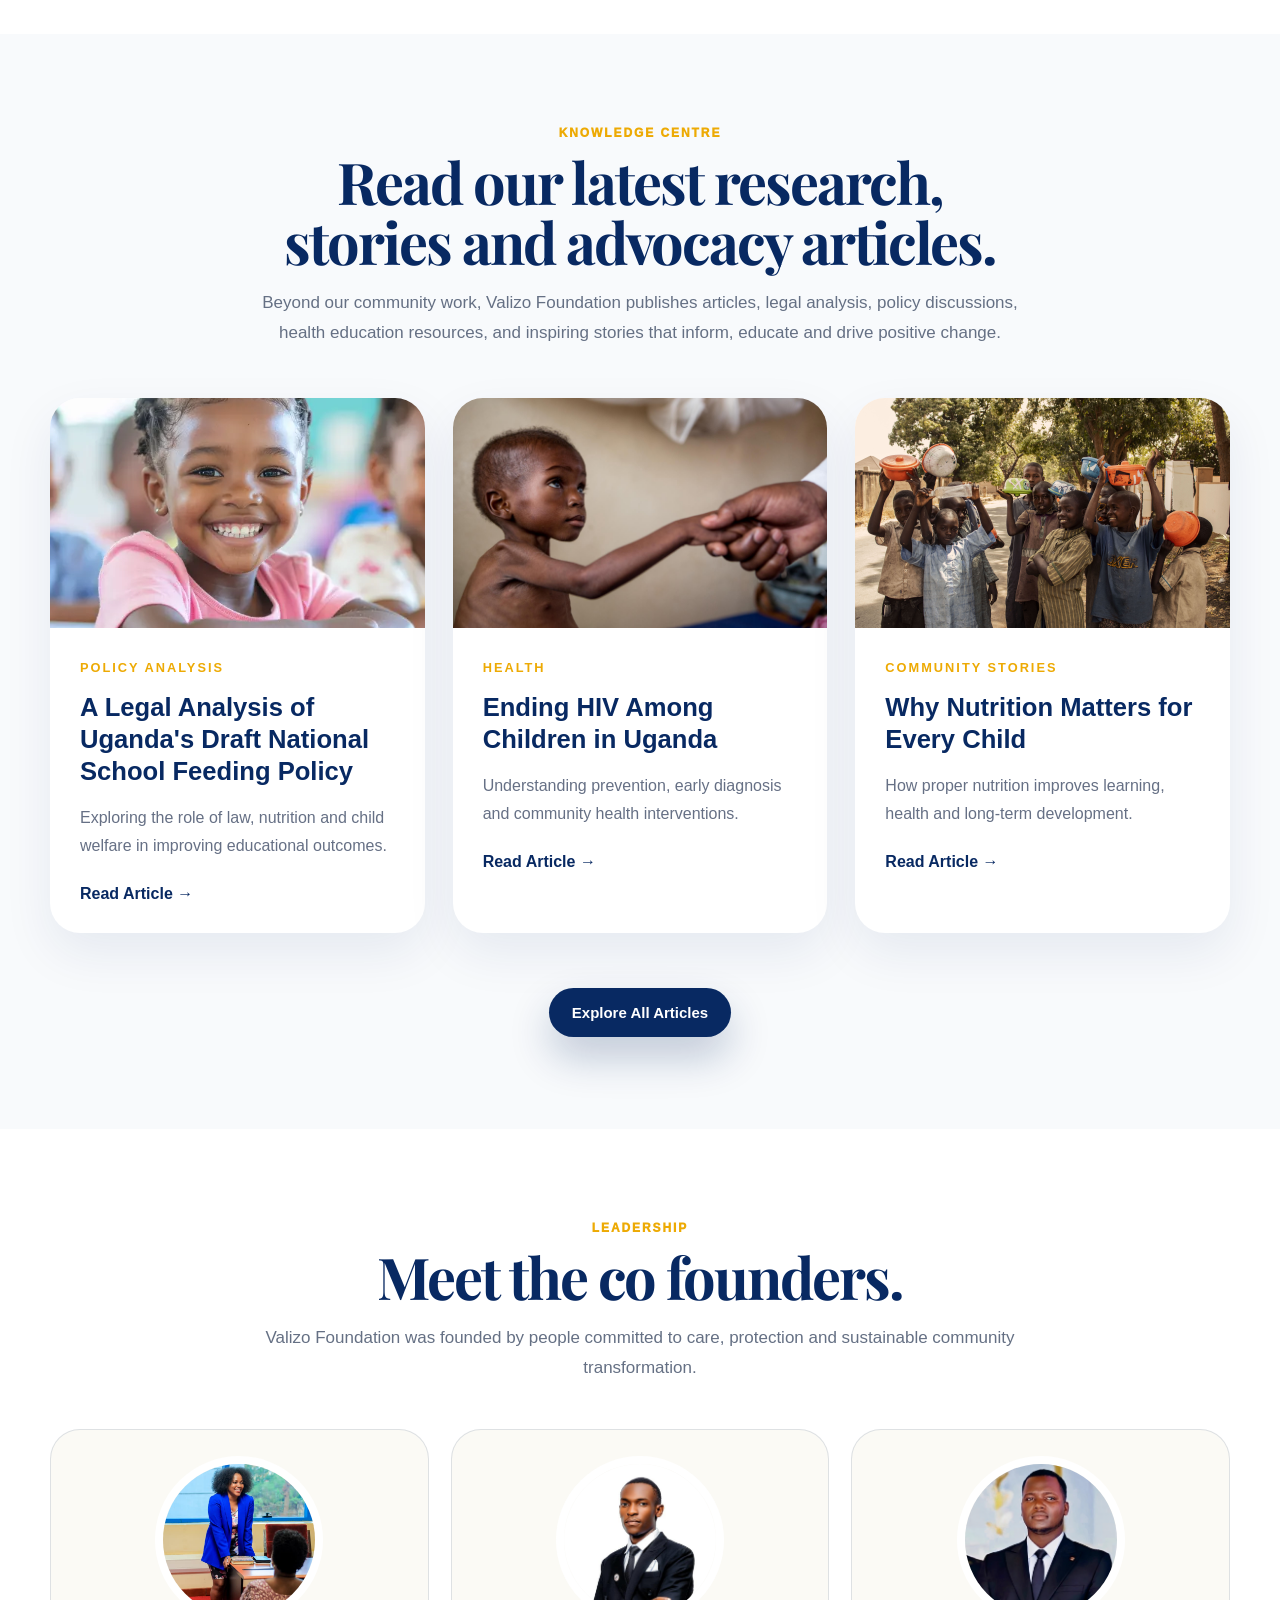
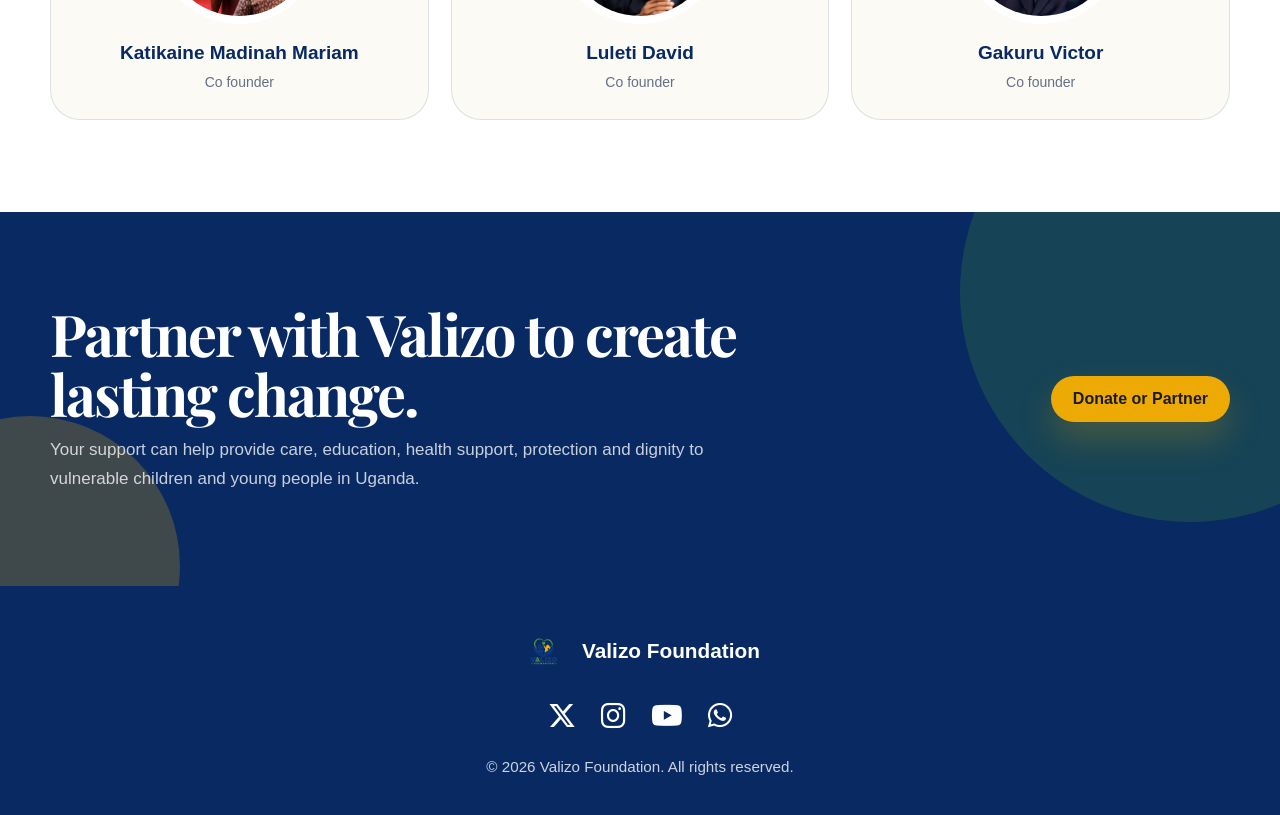
==== commit fc75e7a5: "Update website content and add school feeding policy document" ====
--- a/about.html
+++ b/about.html
@@ -221,7 +221,7 @@
         <div class="blogPreviewGrid">
 
             <article class="blogPreviewCard">
-                <img src="assets/children12.jpg" alt="Policy Analysis">
+                <img src="assets/children19.jpg" alt="Policy Analysis">
 
                 <div class="blogPreviewBody">
                     <span>Policy Analysis</span>
@@ -241,7 +241,7 @@
             </article>
 
             <article class="blogPreviewCard">
-                <img src="assets/children7.jpg" alt="Health">
+                <img src="assets/children31.jpg" alt="Health">
 
                 <div class="blogPreviewBody">
                     <span>Health</span>
@@ -254,7 +254,7 @@
                         Understanding prevention, early diagnosis and community health interventions.
                     </p>
 
-                    <a href="ending-hiv.html">
+                    <a href="health-andwellbeing.html">
                         Read Article →
                     </a>
                 </div>
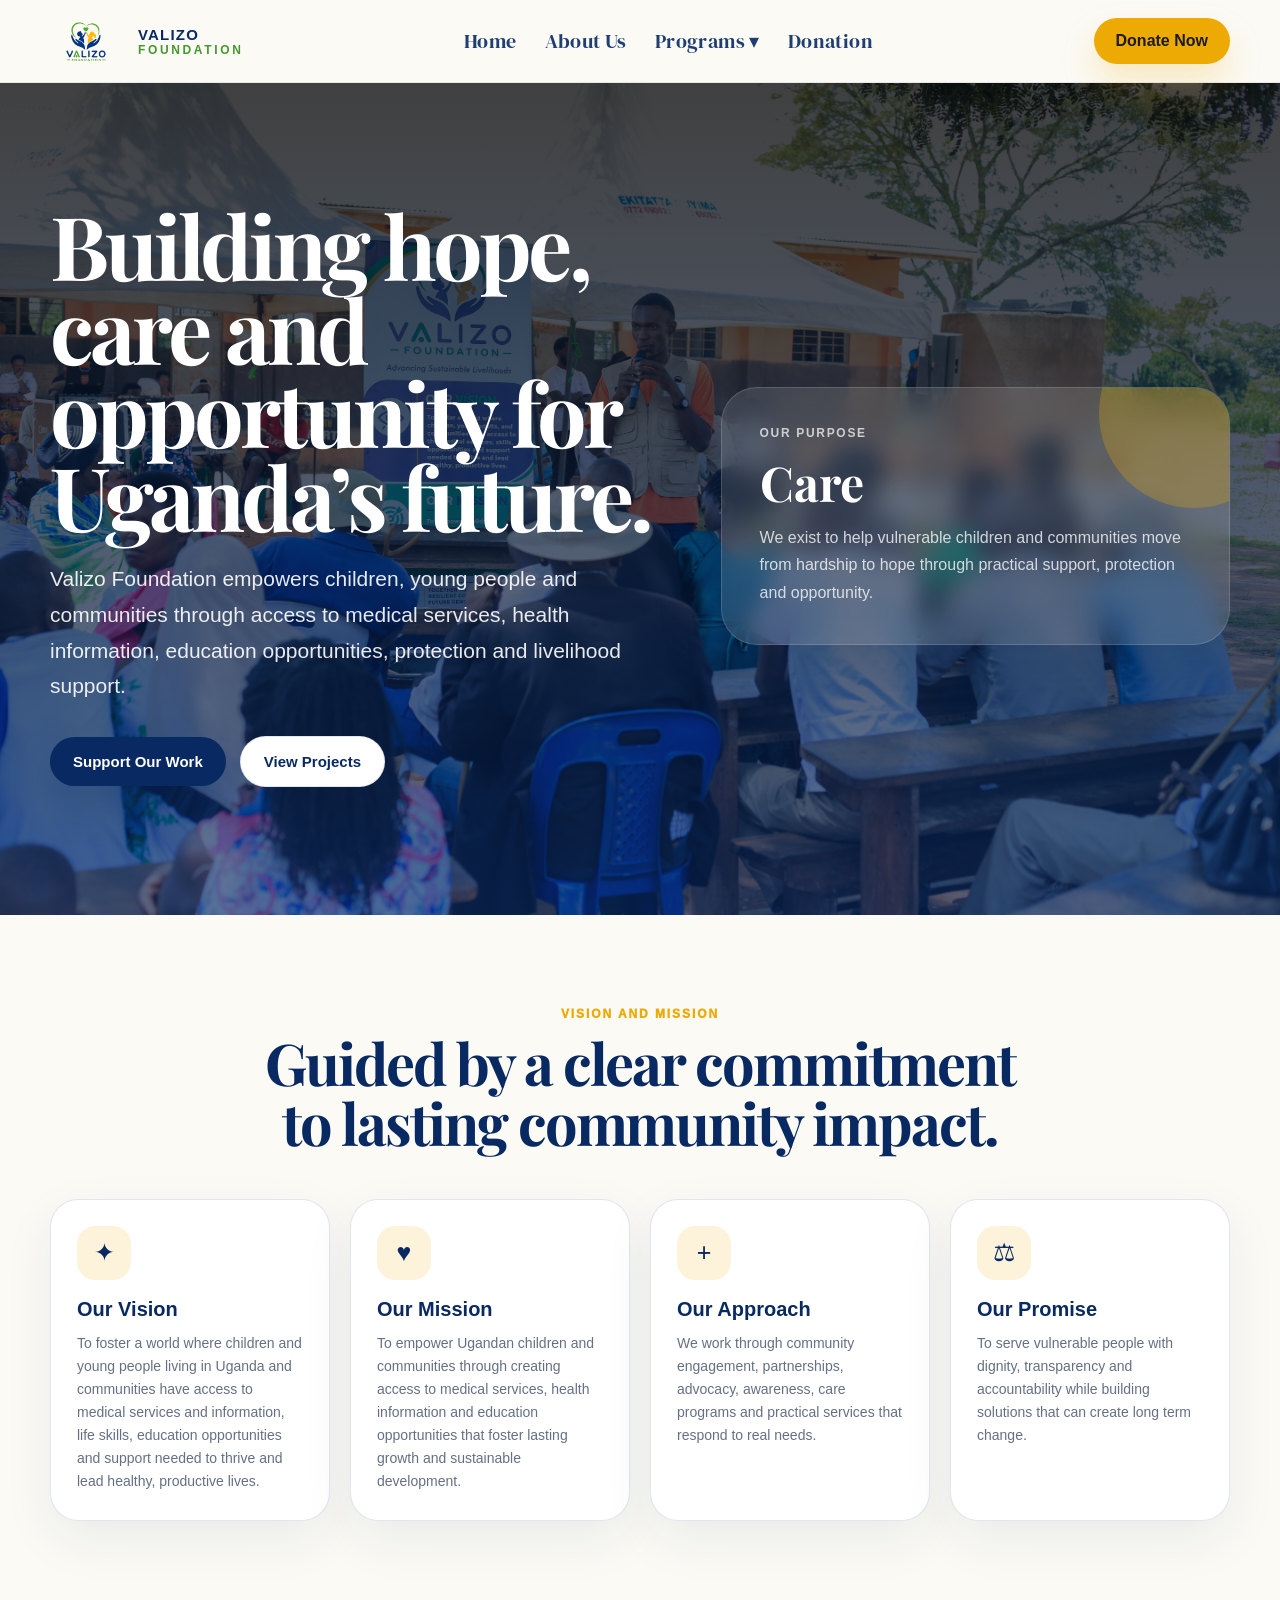
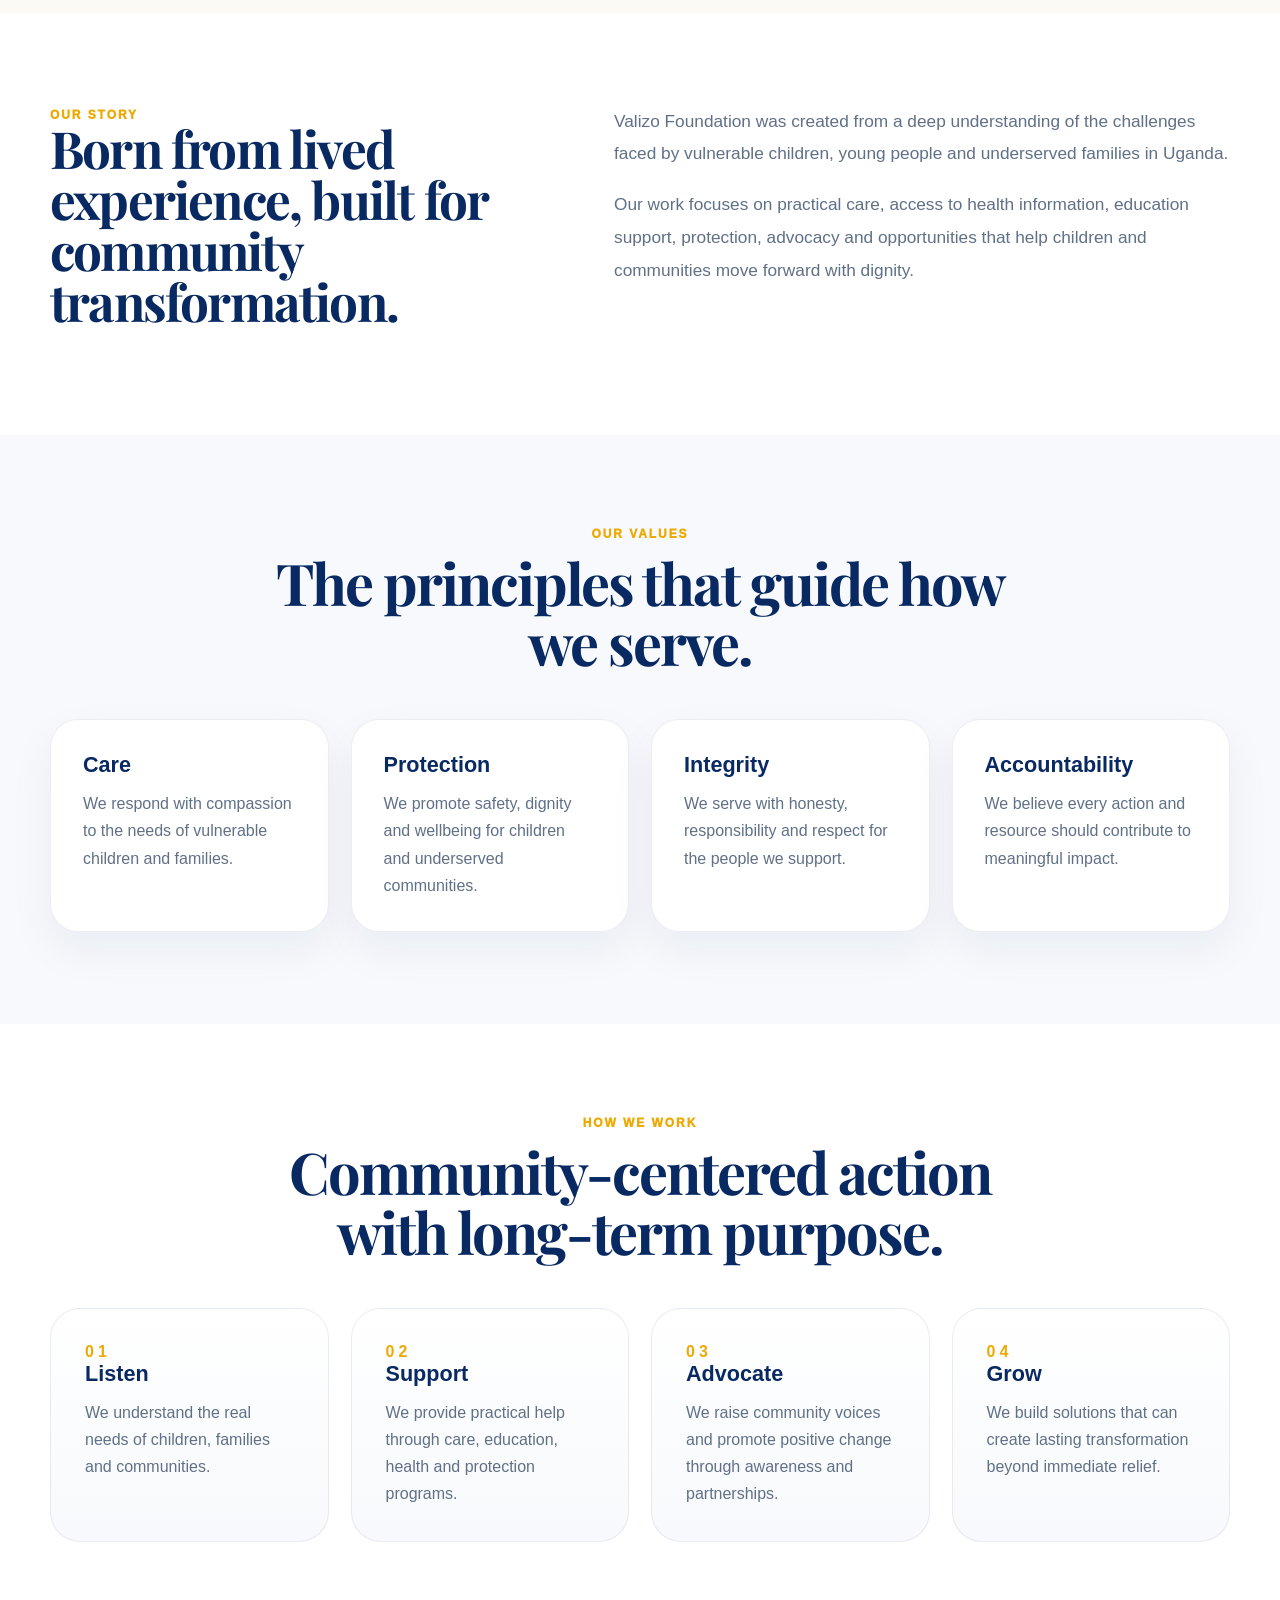
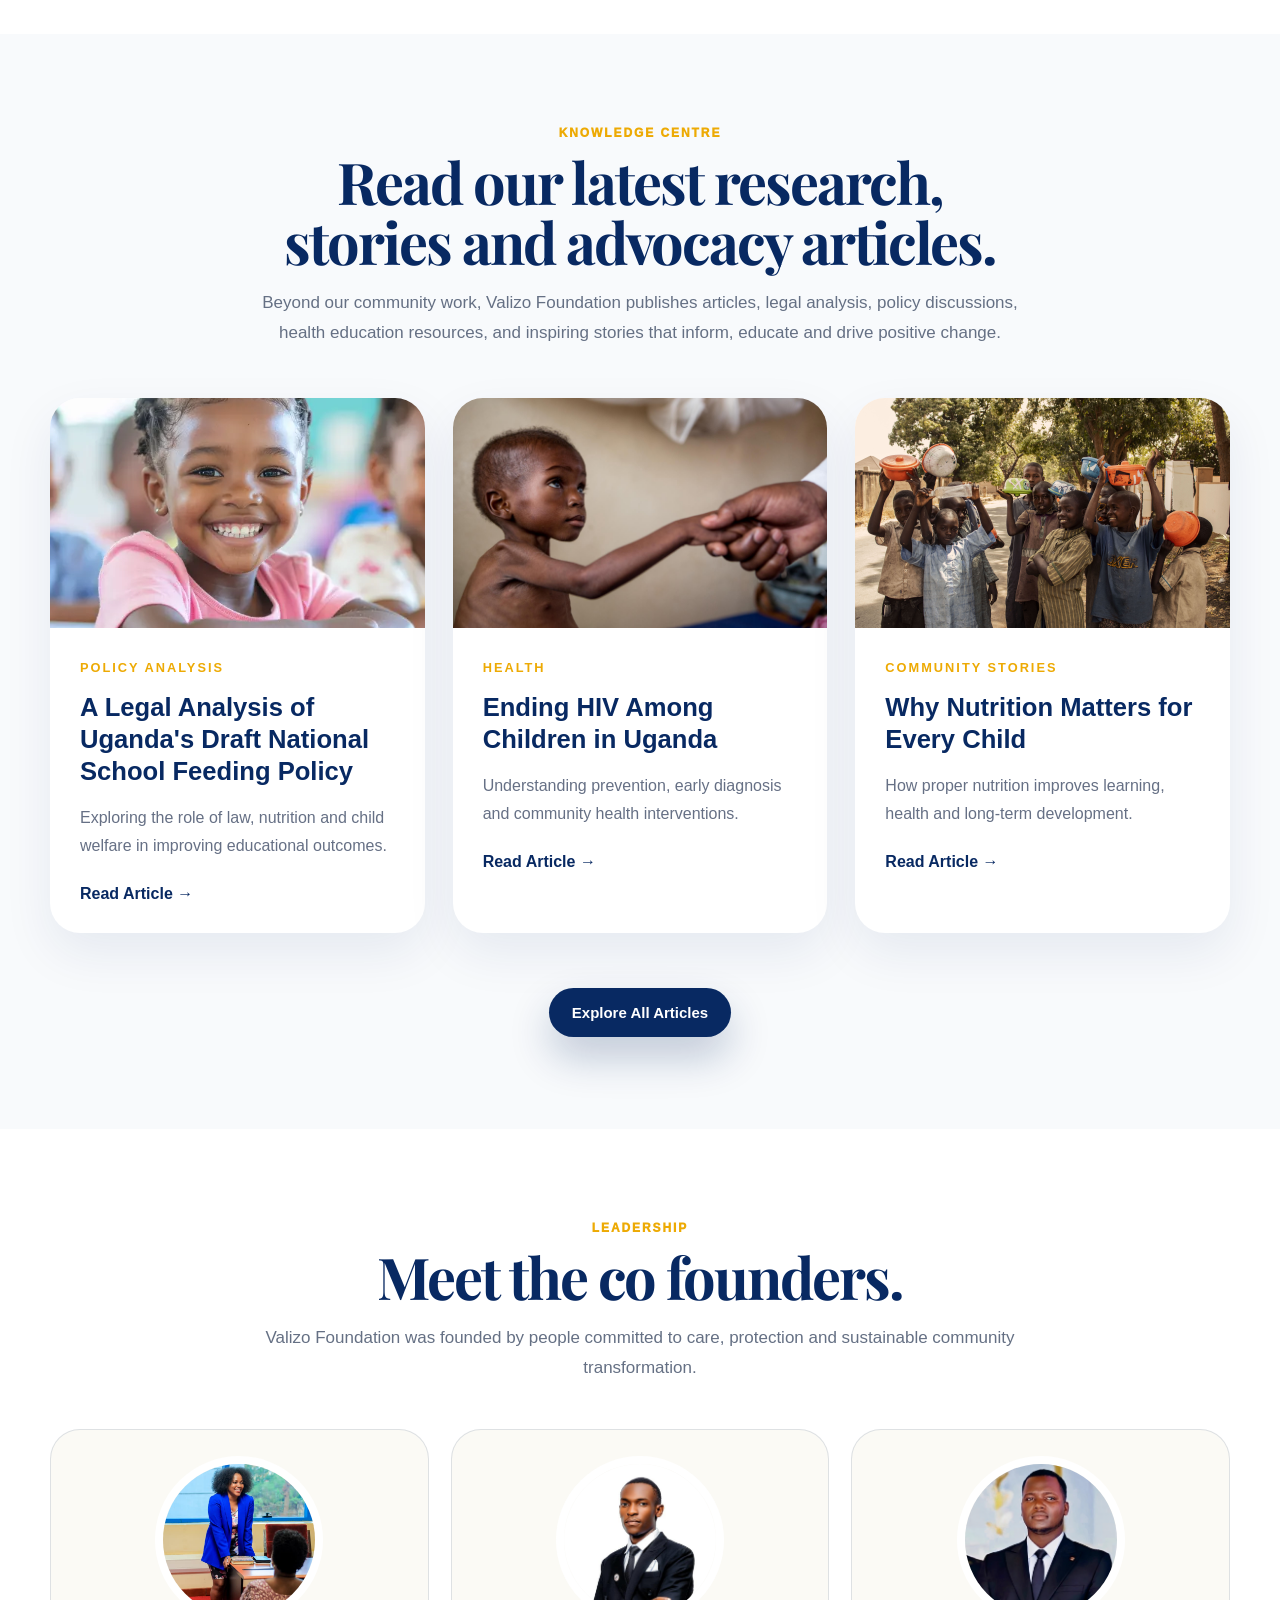
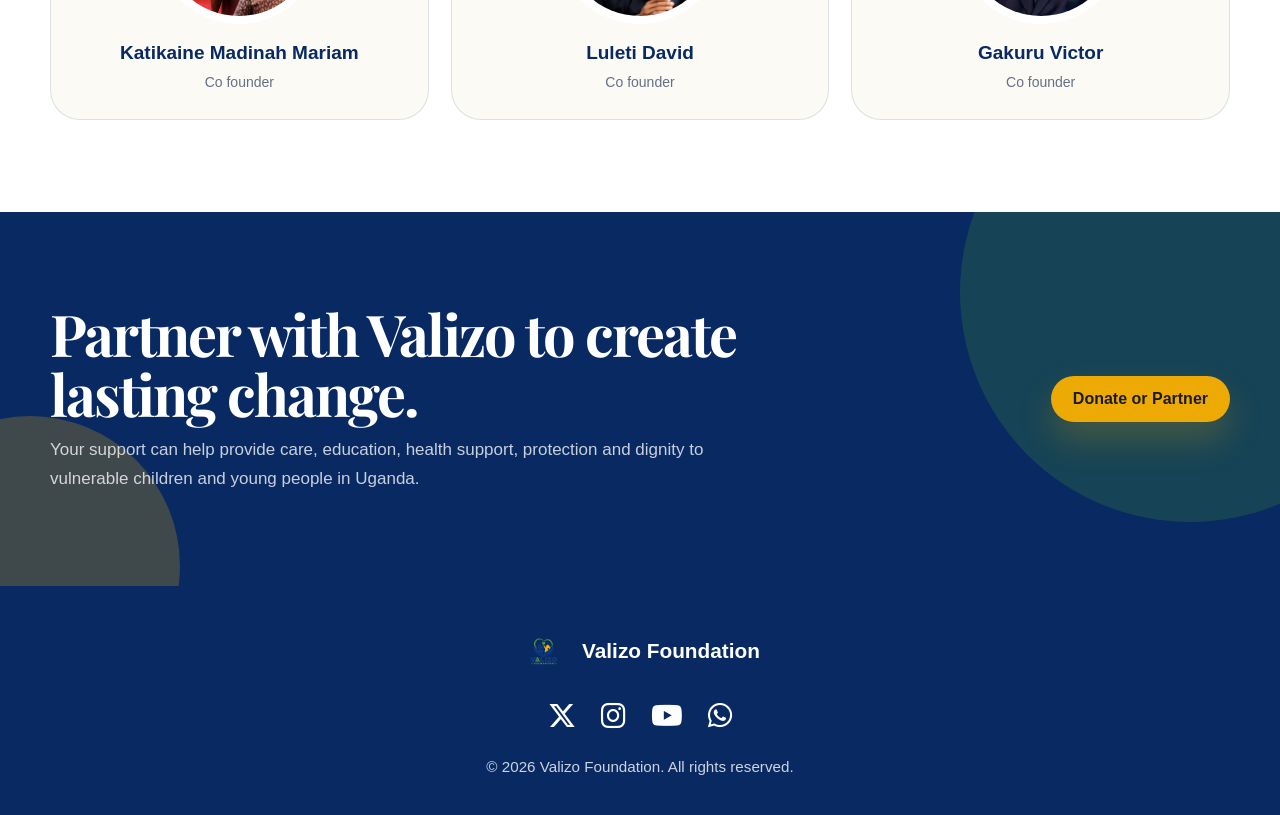
==== commit d3a9da82: "Update website content and add school feeding policy document" ====
--- a/about.html
+++ b/about.html
@@ -60,7 +60,7 @@
         rgba(0, 0, 0, 0.75),
         rgba(8,41,98,0.65)
       ),
-      url('assets/children.jpg');
+      url('assets/children25.jpg');
     background-size: cover;
     background-position: center;
     background-repeat: no-repeat;
